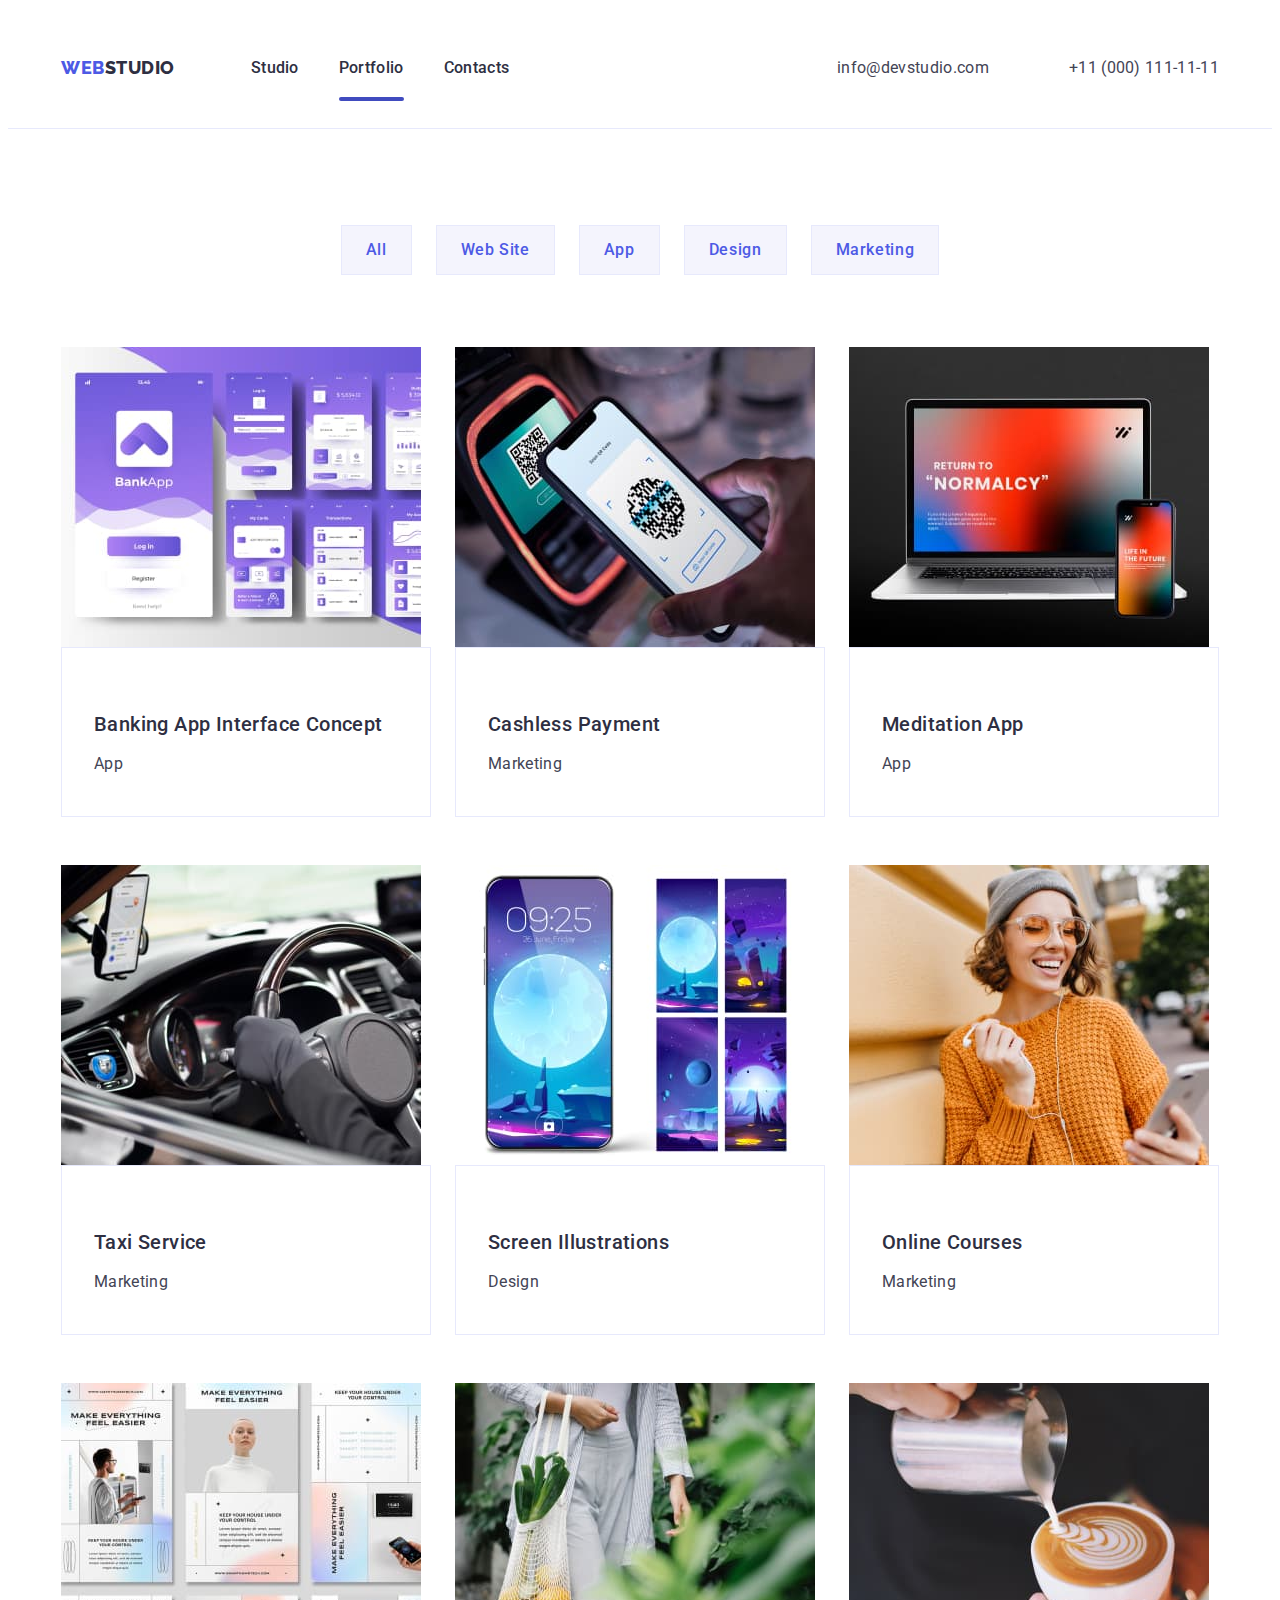
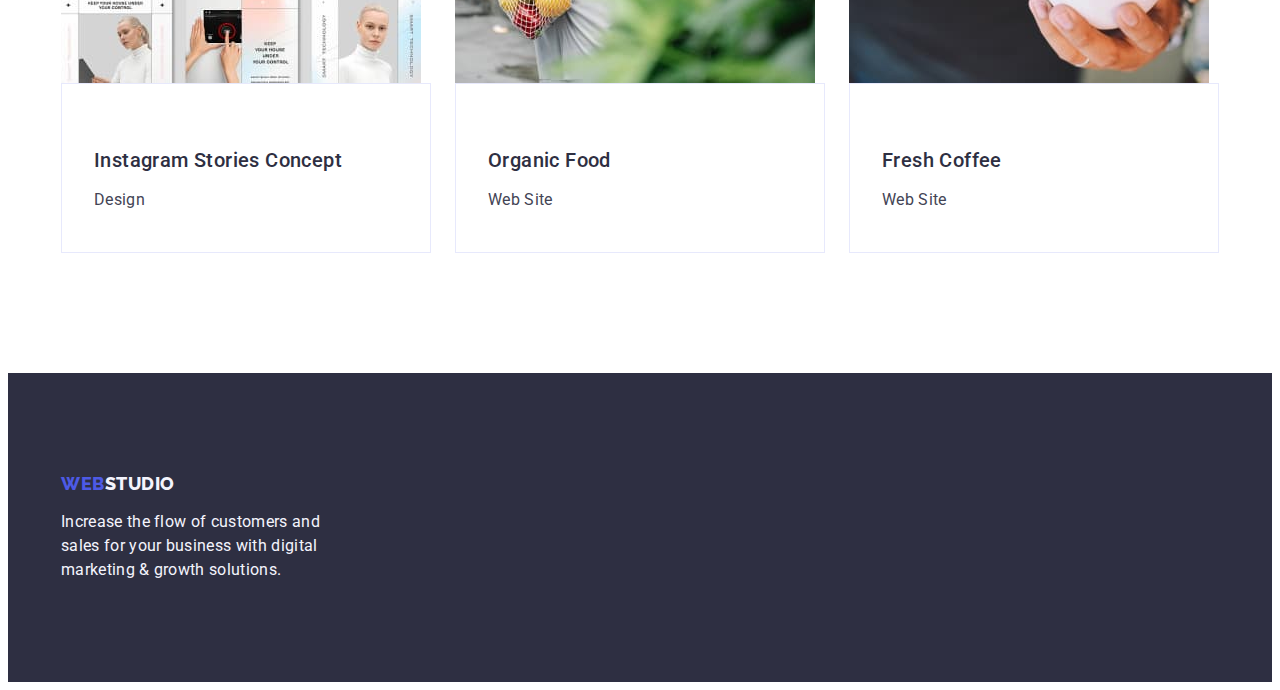
==== portfolio.html @ 0df319f8 "summari-2" ====
<!DOCTYPE html>
<html lang="en">

<head>
    <meta charset="UTF-8">
    <meta http-equiv="X-UA-Compatible" content="IE=edge">
    <meta name="viewport" content="width=device-width, initial-scale=1.0">
    <link rel="preconnect" href="https://fonts.googleapis.com">
    <link rel="preconnect" href="https://fonts.gstatic.com" crossorigin>
    <link href="https://fonts.googleapis.com/css2?family=Kalam:wght@700&family=Roboto:wght@400;500;700;900&display=swap"
        rel="stylesheet">
<link rel="preconnect" href="https://fonts.googleapis.com">
<link rel="preconnect" href="https://fonts.gstatic.com" crossorigin>
<link href="https://fonts.googleapis.com/css2?family=Raleway:wght@800&display=swap" rel="stylesheet">
    <title>Web-Studio-(Version-3.0)</title>
    <link rel="stylesheet" href="https://cdnjs.cloudflare.com/ajax/libs/modern-normalize/2.0.0/modern-normalize.min.css"
        integrity="sha512-4xo8blKMVCiXpTaLzQSLSw3KFOVPWhm/TRtuPVc4WG6kUgjH6J03IBuG7JZPkcWMxJ5huwaBpOpnwYElP/m6wg=="
        crossorigin="anonymous" referrerpolicy="no-referrer" />
    <link rel="stylesheet" href="./css/styles.css">
</head>

<body>
    <header class="header">
       <div class="container header-container">
        <nav class="header-novigation">
            <a class="header-logo link" href="./index.html">Web<span class="logo-color">Studio</span></a>
            <ul class="header-menu list">
                <li class="header-menu-item"><a class="header-menu-link link" href="./index.html">Studio</a></li>
                <li class="header-menu-item"><a class="header-menu-link link current" href="./portfolio.html">Portfolio</a></li>
                <li class="header-menu-item"><a class="header-menu-link link" href="">Contacts</a></li>
            </ul>
        </nav>
        <address class="header-address">
            <ul class="header-soc list">
                <li class="header-soc-item"><a class="header-soc-link link" href="mailto:info@devstudio.com">info@devstudio.com</a></li>
                <li class="header-soc-item"><a class="header-soc-link link" href="tel:+110001111111">+11 (000) 111-11-11</a></li>
            </ul>
        </address>
        </div>
    </header>

    <main>  
      <section class="location">
       <div class="container">
        <h1 class="visually-hidden">Location</h1> 
        <ul class="location-list list">
            <li class="location-item"><button type="button" class="location-btn">All</button></li>
            <li class="location-item"><button type="button" class="location-btn">Web Site</button></li>
            <li class="location-item"><button type="button" class="location-btn">App</button></li>
            <li class="location-item"><button type="button" class="location-btn">Design</button></li>
            <li class="location-item"><button type="button" class="location-btn">Marketing</button></li>
        </ul> 
        <ul class="directions-list list">
            
            <li class="directions-item">
            
                <a class="directions-item link" href="" >
                    <div class="directions-card-wrapper">
                    <img src="./images/img7.jpg" alt="banking app" width="360" height="300" class="directions-item-img">
                    <p class="overlay">
                        14 Stylish and User-Friendly App Design Concepts · Task
                        Manager App · Calorie Tracker App · Exotic Fruit Ecommerce
                        App · Cloud Storage App
                    </p>
                    </div>
                    <div class="directions-img"> 
                    <h2 class="directions-subtitle section-subtitle">Banking App Interface Concept</h2>
                        <p class="directions-text sektion-text">App</p>           
                        </div>
                        </a>
                        
            </li>
            <li class="directions-item">
              
                <a href="" class="link"><img src="./images/img8.jpg" alt="cashless payment" width="360" height="300" class="directions-item-img">
                <div class="directions-img">
                    <h2 class="directions-subtitle section-subtitle">Cashless Payment</h2>
                        <p class="directions-text sektion-text">Marketing</p> 
                        </div>
                        </a>
                   
            </li>
            <li class="directions-item">   
                <a href="" class="link">
                <img src="./images/img9.jpg" alt="meditation app" width="360" height="300" class="directions-item-img">
                <div class="directions-img">
                    <h2 class="directions-subtitle section-subtitle">Meditation App</h2>
                        <p class="directions-text sektion-text">App</p>
                        </div>
                        </a>              
            </li>
            <li class="directions-item">
                
                <a href="" class="link">
                <img src="./images/img10.jpg" alt="taxi service" width="360" height="300" class="directions-item-img">
                <div class="directions-img">
                    <h2 class="directions-subtitle section-subtitle">Taxi Service</h2>
                        <p class="directions-text sektion-text">Marketing</p>
                        </div>
                        </a>
                       
            </li>
            <li class="directions-item">
               
                <a href="" class="link">
                 
                <img src="./images/img11.jpg" alt="screen illustrations" width="360" height="300" class="directions-item-img">
                <div class="directions-img">
                    <h2 class="directions-subtitle section-subtitle">Screen Illustrations</h2>
                        <p class="directions-text sektion-text">Design</p>
                        </div>
                        </a>
                       
            </li>
            <li class="directions-item">
            
                <a href="" class="link">
                   
                <img src="./images/img12.jpg" alt="online courses" width="360" height="300" class="directions-item-img">
                <div class="directions-img">
                    <h2 class="directions-subtitle section-subtitle">Online Courses</h2>
                        <p class="directions-text sektion-text">Marketing</p>
                        </div>
                        </a>
                        
            </li>
            <li class="directions-item">
                
                <a href="" class="link">
                <img src="./images/img13.jpg" alt="instagram stories" width="360" height="300" class="directions-item-img">
                <div class="directions-img">
                    <h2 class="directions-subtitle section-subtitle">Instagram Stories Concept</h2>
                        <p class="directions-text sektion-text">Design</p>
                        </div>
                        </a>
                        
            </li>
            <li class="directions-item">
                
                <a href="" class="link">
                <img src="./images/img14.jpg" alt="organic food" width="360" height="300" class="directions-item-img">
            <div class="directions-img">
                    <h2 class="directions-subtitle section-subtitle">Organic Food</h2>
                        <p class="directions-text sektion-text">Web Site</p>
                        </div>
                        </a>
                       
            </li>
            <li class="directions-item">
               
                <a href="" class="link">
                <img src="./images/img15.jpg" alt="fresh coffee" width="360" height="300" class="directions-item-img">
            <div class="directions-img">
                    <h2 class="directions-subtitle section-subtitle">Fresh Coffee</h2>
                        <p class="directions-text sektion-text">Web Site</p>
                        </div>
                        </a>
                        
            </li>
            </ul>
        </div>
        
       
       </section>
    </main>

<footer class="finish">
    <div class="container">
        <div class="container-finish">
    <a class="finish-logo link" href="./index.html">Web<span class="logo-color">Studio</span></a>
    <div class="container-finish-text">
    <p class="finish-text sektion-text">Increase the flow of customers and sales for your business with digital
        marketing & growth solutions.</p>
        </div>
        </div>
        </div>
</footer>

</body>

</html>
---- css/styles.css ----
:root {
    --main-text-color: #2E2F42;
    --second-text-colorr: #434455;
    --transition: 250ms cubic-bezier(0.4, 0, 0.2, 1); 
}
body {
font-family: 'Roboto', sans-serif;
color: #434455;
background-color: #FFFFFF;
}
p, h1,h2,h3,h4,h5,h6 {
    margin-top: 0;
    margin-bottom: 0;
}

a {
    text-decoration: none;
}
ul {
    list-style-type: none;
    margin-top: 0;
    margin-bottom: 0;
    padding-left: 0;
}
img {
display: block;
max-width: 100%;
}
.visually-hidden {
    position: absolute;
    width: 1px;
    height: 1px;
    margin: -1px;
    border: 0;
    padding: 0;
    white-space: nowrap;
    clip-path: inset(100%);
    clip: rect(0 0 0 0);
    overflow: hidden;
}
.link {
 text-decoration: none;
}
 .list {
    list-style: none;
 }
.container {
    width: 100%;
    max-width: 1158px;
    padding-left: 15px;
    padding-right: 15px;
    margin: 0 auto;
    /* outline: 2px solid red; */
} 


.sektion-title {
font-weight: 500;
    font-size: 36px;
    line-height: 1.11;
    text-align: center;
    letter-spacing: 0.02em;
    color: var(--main-text-color);
    text-transform: capitalize;
}
.section-subtitle {
font-weight: 500;
    font-size: 20px;
    line-height: 1.20;
    letter-spacing: 0.02em;
    color: var(--main-text-color);
}
.sektion-text {
    font-size: 16px;
        line-height: 1.50;
        letter-spacing: 0.02em;
        color: var(--second-text-colorr);
}
 /* ---------HEADER---------- */
.header {
    overflow: auto;
    border-bottom: 1px solid #e7e9fc;
    padding: 24px 0;
}
.header-menu {
    display: flex;
    gap: 40px;
}
.header-soc {
    display: flex;
    gap: 40px;
}
.header-novigation {
    display: flex;
    align-items: center;
}
.header-container {
display: flex;
}
 .header-logo {
    font-family: "Raleway", sans-serif;
        font-weight: 800;
        font-size: 18px;
        line-height: 1.17;
        letter-spacing: 0.03em;
        text-transform: uppercase;
        color: #4D5AE5;
        display: flex;
        margin-right: 76px;
 }
.logo-color {
color: #2e2f42;
}
.header-novigation {
    list-style: none;
margin: auto 0;
}
.header-menu-item {
font-weight: 500;
    font-size: 16px;
    line-height: 1.5;
    letter-spacing: 0.02em;
    color:var(--main-text-color);
    gap: 40px;
   
}
.header-menu-link {
    color: #2e2f42;
    padding: 24px 0;
    transition: color var(--transition);
}

.header-menu-link:is(:hover, :focus) {
    color: #404bbf;
}

.header-soc-link {
    letter-spacing: 0.02em;
    color: #434455;
    padding-left: 40px;
    transition: color  var(--transition);
}
.header-soc-link:is(:hover, :focus) {
    color: #404bbf;
}
.current {
position: relative;
}
.current::after {
content: "";
position: absolute;
border-radius: 2px;
left: 0;
bottom: 0;
width: 100%;
height: 4px;
background-color: #404bbf;

}

.header-address {
    margin-left: auto;
    font-style: normal;
   
}
.header-soc-item {
    line-height: 1.5;
    letter-spacing: 0.02em;
    color:var(--second-text-colorr);
    padding: 24px 0;
}

/* ---------HERO1---------- */
.hero{
    padding: 188px 0;
/* max-width: 1440px;
    display: block; */
background: #2E2F42;
background-image: linear-gradient(rgba(46, 47, 66, 0.7),
    rgba(46, 47, 66, 0.7)), url(../images/people-office.jpg);
    background-repeat: no-repeat;
    background-position: center;
    background-size: cover;
   

}
.hero-container {
 /* background: #2E2F42; */

}

.hero-title {
    font-weight: 700;
    font-size: 56px;
    line-height: 1.07;
    text-align: center;
    letter-spacing: 0.02em;
    color: #FFFFFF;
    max-width: 496px;
    margin-bottom: 48px;
    margin-left: auto;
    margin-right: auto;
}
.hero-btn {
    font-family: "Roboto",
        sans-serif;
        border: none;
    font-weight: 500;
    font-size: 16px;
    line-height: 1.50;
    letter-spacing: 0.04em;
    color: #FFFFFF;
    background: #4D5AE5;
    cursor: pointer;
    border-radius: 4px;
    min-width: 169px;
    height: 56px;
    display: block;
    margin-left: auto;
    margin-right: auto;
    transition: color 250ms var(--transition);
}
.hero-btn:is(:hover, :focus) {
background-color: #404BBF
}

/* ---------ADVENTAGES2----------*/
 
.adventages {
    padding: 120px 0;
}

.adventages-list {
    display: flex;
    gap: 24px
}

.adventages-subtitle {
    margin-bottom: 8px;
}

.adventages-item {
    width: calc((100% - 72px) / 4);
}
.adventages-item-block {
    /* position: absolute; */
    width: 264px;
    height: 112px;
    left: 0px;
    top: 0px;
    background: #F4F4FD;
    border-radius: 4px;
    display: flex;
    align-items: center;
    justify-content: center;
}
/* ---------DOINGES3---------- */

.doinges-title {
    max-width: 323px;
        margin: 0 auto;
    margin-bottom: 72px;
}
.doinges {
    padding-bottom: 120px;
}

.doinges-list {
    display: flex;
    gap: 24px;
    padding-bottom: 120px;
}

.doinges-item {
    width: calc((100% - 48px) / 3);
    }


/* ---------TEAM4---------- */

.team {
    background-color: #F4F4FD;
    padding: 120px 0;
}
.team-title {
text-transform: capitalize;
max-width: 162px;
    margin: 0 auto;
    margin-bottom: 72px;
}
.team-subtitle {
    display: flex;
     margin-top: 32px;  
    margin-bottom: 8px;
    justify-content: center;
        align-items: center;
        text-align: center;
}
.team-text {
display: flex;
justify-content: center;
    align-items: center;
    text-align: center;

}

.team-list { 
display: flex;
gap: 24px;
border-radius: 0px 0px 4px 4px;
}

.team-item {
background-color: #FFFFFF;
width: calc((100% - 72px) / 4);
border-radius: 0px 0px 4px 4px;
}
.employees {
    padding: 32px 16px;
}

.team-list-icon {
display: flex;
    flex-direction: row;
    justify-content: center;
    align-items: center;
    padding: 0px;
    gap: 24px;
    width: 232px;
    height: 40px;
  
}
.team-item-icon {
    display: flex;
    justify-content: center;
        align-items: center;
    width: calc((100% - 48px) / 4);
    width: 40px;
        height: 40px;
        border-radius: 50%;
background: #4D5AE5;
margin-top: 8px;
transition: color 250ms var(--transition);
}
.team-item-icon:is(:hover, :focus) {
    background-color: #404BBF
}
.team-icon {
fill: #FFFFFF;
}
/* ---------LOKATION---------- */

.location {
    padding-top: 96px;
    padding-bottom: 120px;
}

.location-list {
    display: flex;
   gap: 24px;
    /* row-gap: 48px; */
    justify-content: center;
        align-items: center;
        margin-bottom: 72px;

}

.location-item {

}

.location-btn { 
     font-family: "Roboto",
        sans-serif;
    font-weight: 500;
        font-size: 16px;
        line-height: 1.5;
        text-align: center;
        letter-spacing: 0.04em;
        color: #4D5AE5;
        cursor: pointer;
        background: #F4F4FD;
        padding: 12px 24px;
        border: 1px solid #e7e9fc;
        transition: color  var(--transition);
}
.location-btn:is(:hover, :focus) {
color: #FFFFFF;
background-color: #404BBF;
border: 1px solid transparent;
border-radius: 4px;
}


/*------------ DIRECTIONS -----------*/
.directions-list {
display: flex;
flex-wrap: wrap;
column-gap: 24px;
row-gap: 48px;

}
.directions-item {
width: calc((100% - 48px) / 3);

}
.directions-img {
  /* display: flex; */
        /* flex-wrap: wrap; */
        column-gap: 24px;
            row-gap: 48px;
         gap: 48px 24px;
    padding: 32px 16px;
    border: 1px solid #e7e9fc;
    
     
}
.directions-subtitle {
    padding: 32px 0 8px 16px;
    margin-bottom: 8px;
    
}
.directions-text {
    padding-left: 16px;
    margin-bottom: 8px;
}
.directions-dekor {
    padding-bottom: 120px;
}
.overlay {
    position: absolute;
        /* font-family: 'Roboto';
        font-style: normal;
        font-size: 16px;
        line-height: 1.50;
        letter-spacing: 0.02em; */
        color: #F4F4FD;
        padding: 40px 32px 164px;
        width: 360px;
        height: 300px;
            overflow: hidden;
                background-color: #4D5AE5;
                top: 0;
                left: 0;
                transform: translateY(100%);
                transition: transform var(--transition);       
}
.directions-card-wrapper {
    position: relative;
}

.directions-card-wrapper:hover .overlay {
    transform: translate(0);
}
.directions-card-wrapper{
position: relative;
overflow: hidden;
}

/* ---------Customers-------- */
.customers-title {
font-family: 'Roboto';
    font-style: normal;
    font-weight: 700;
    font-size: 36px;
    line-height: 1.11;
    text-align: center;
    letter-spacing: 0.02em;
    text-transform: capitalize;
    color: #2E2F42;
    padding-top: 120px;
    padding-bottom: 72px;
}
.customers-list-icon {
display: flex;
    gap: 24px;
    justify-content: center;
    align-items: center;
   padding-bottom: 120px;

}

.customers-item-icon {
width: calc((100% - 120px) / 6);
height: 88px;
}  


 .customers-icon {
fill: currentColor;


} 
.customers-soc {
    display: flex;
    align-items: center;
    justify-content: center;
    color: #8E8F99;
    border: 1px solid #8E8F99;
    width: 100%;
        height: 100%;        
}
 .customers-soc:hover,
.customers-soc:focus {
    color: #404BBF;
    border-color: #404BBF;
}

/* ---------FINISH---------- */
.finish  {
background-color: #2e2f42;
padding: 100px 0;
}
.finish-logo link {    
}

.finish-container {
    display: flex;
}
.finish-logo  {
display: flex;
    font-family: 'Raleway',
        sans-serif;
    font-style: normal;
    font-weight: 800;
    font-size: 18px;
    line-height: 1.17;
    letter-spacing: 0.03em;
    text-transform: uppercase;
    color: #4d5ae5;
background-color: #2e2f42;
/* display: inline-block; */
margin-bottom: 16px;
}
.finish-logo span {
    color: #f4f4fd;
}
.finish-text {
color: #F4F4FD;
max-width: 264px;
}
.finish-text-soc {
    display: flex;
     margin: auto 0; 
    gap: 24px;
        color: #FFFFFF;
        padding-bottom: 16px;
        margin-left: 120px;      
}
.finish-bloc-soc {
    
}

.finish-item-icon {
    display: flex;
    justify-content: center;
    align-items: center;
    width: calc((100% - 48px) / 4);
    width: 40px;
    height: 40px;
    border-radius: 50%;
    background: #4D5AE5;
    margin-top: 8px;
    transition: color 250ms var(--transition);
}
.finish-item-icon:is(:hover, :focus) {
    background-color: rgb(68, 204, 129)
}

.finish-icon {
    fill: #FFFFFF;
}

.finish-list-icon {
display: flex;
gap: 24px;
justify-content: center;
align-items: center;
margin-left: 120px;
}

/* -------BACKDROP--------- */

.backdrop {
    position: fixed;
    top: 0;
    z-index: 2;
    width: 100vw;
    height: 100vh;
    background-color: #2e2f4257;
    transition: opacity var(--transition), visibility var(--transition);
}
.modal {
    position: absolute;
    top: 50%;
    left: 50%;
    transform: translate(-50%, -50%) scaleY(1);
    transition: transform var(--transition);
    width: 408px;
    min-height: 584px;
    background-color: #fafaff;
    border-radius: 5px;
}
.modal-btn {
    position: absolute;
    right: 24px;
    top: 24px;
    width: 24px;
    height: 24px;
    border: 1px solid #8E8F99;
    border-radius: 50%;
    background-color: transparent;
    cursor: pointer;
    transition: color 250ms var(--transition);
    }

.modal-btn:is(:hover, :focus) {
    background-color: #404BBF
}
.is-hidden {
    visibility:hidden;
    opacity: 0;
    pointer-events: none;
}
.backdrop.is-hidden .modal {
transform: translate(-50%, -50%) scaleY(0);
}
.backdrop-icon {/

}
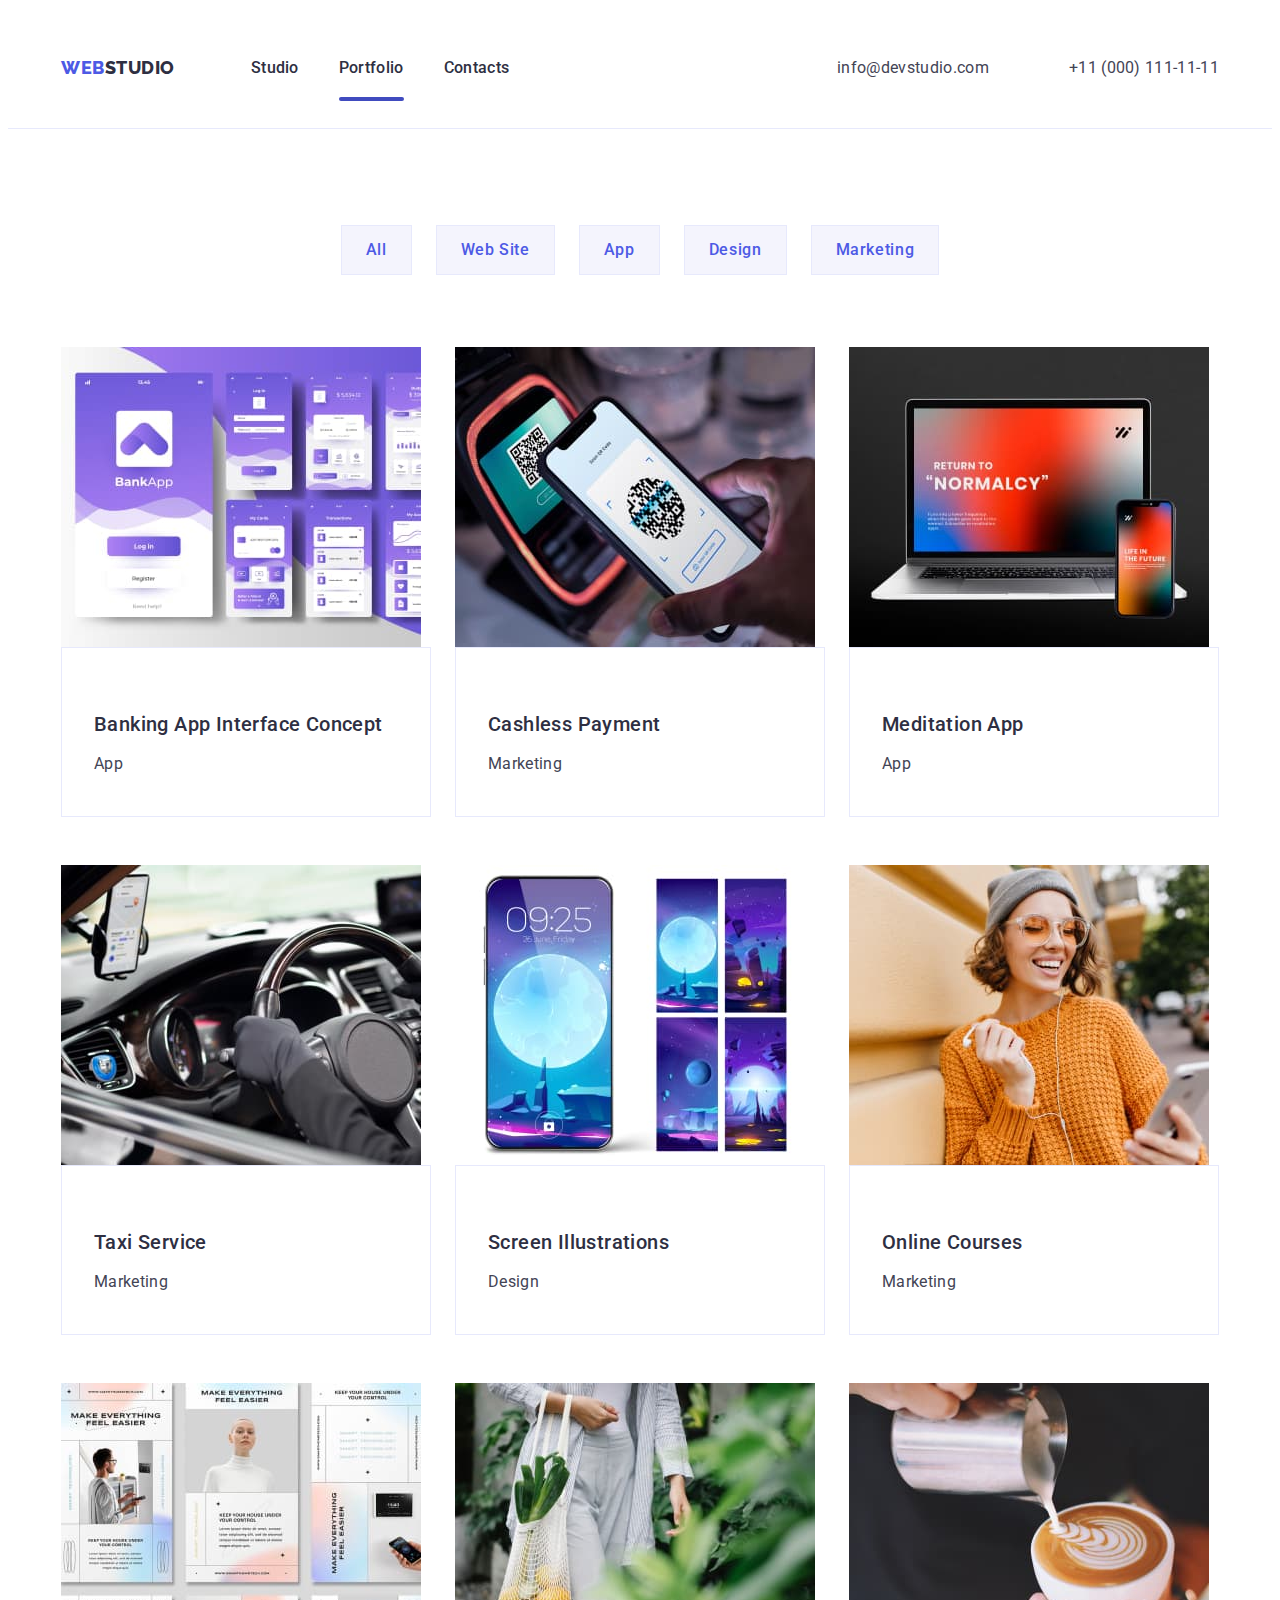
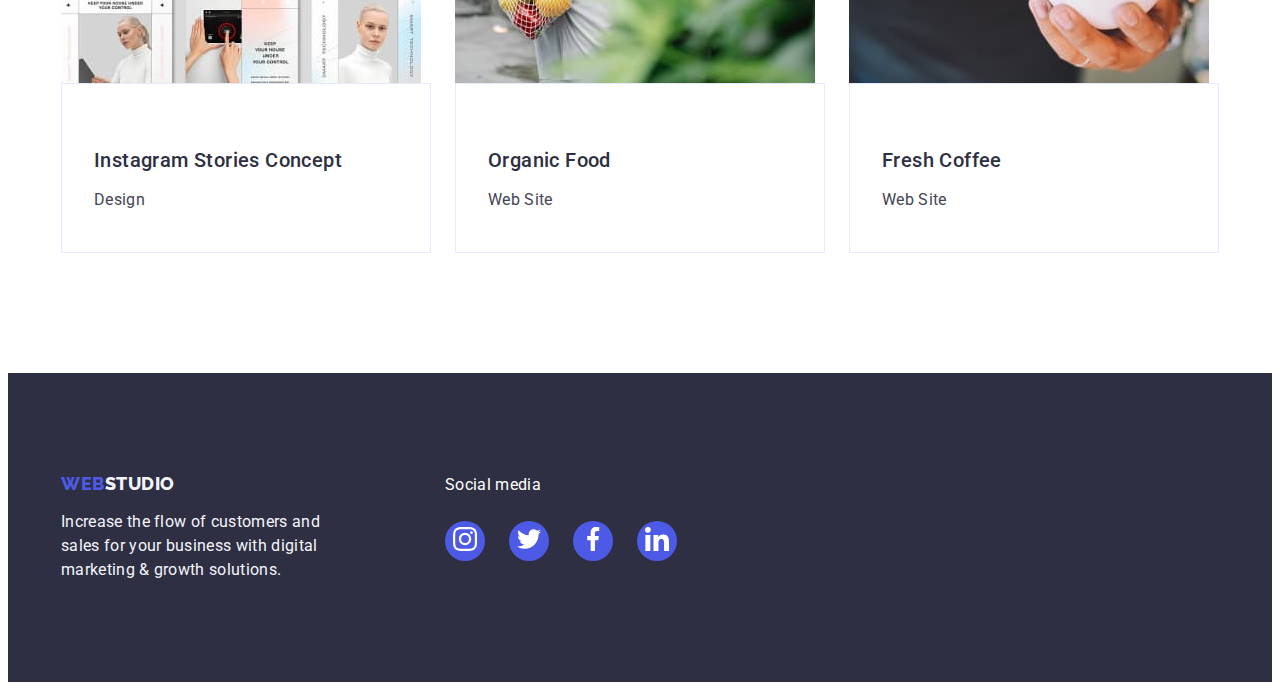
==== commit 6855cf27: "summari-3" ====
--- a/portfolio.html
+++ b/portfolio.html
@@ -165,15 +165,47 @@
     </main>
 
 <footer class="finish">
-    <div class="container">
-        <div class="container-finish">
-    <a class="finish-logo link" href="./index.html">Web<span class="logo-color">Studio</span></a>
-    <div class="container-finish-text">
-    <p class="finish-text sektion-text">Increase the flow of customers and sales for your business with digital
-        marketing & growth solutions.</p>
-        </div>
-        </div>
-        </div>
+    <div class="container finish-container">
+        <div class="finish-bloc-logo">
+            <a class="finish-logo link" href="./index.html">Web<span class="logo-color">Studio</span></a>
+
+            <p class="finish-text sektion-text">Increase the flow of customers and sales for your business with digital
+                marketing & growth solutions.</p>
+        </div>
+        <div class="finish-bloc-soc">
+            <p class="finish-text-soc sektion-text">Social media</p>
+            <ul class="finish-list-icon">
+                <li class="finish-item-icon">
+                    <a class="finish-soc" href="" aria-label="instagram" target="_blank" rel="noopener no-referrer">
+                        <svg class="finish-icon" width="24" height="24">
+                            <use href="./images/icons.svg#icon-instagram"></use>
+                        </svg>
+                    </a>
+                </li>
+                <li class="finish-item-icon">
+                    <a class="finish-soc" href="" aria-label="twitter" target="_blank" rel="noopener no-referrer">
+                        <svg class="finish-icon" width="24" height="24">
+                            <use href="./images/icons.svg#icon-twitter"></use>
+                        </svg>
+                    </a>
+                </li>
+                <li class="finish-item-icon">
+                    <a class="finish-soc" href="" aria-label="facebook" target="_blank" rel="noopener no-referrer">
+                        <svg class="finish-icon" width="24" height="24">
+                            <use href="./images/icons.svg#icon-facebook"></use>
+                        </svg>
+                    </a>
+                </li>
+                <li class="finish-item-icon">
+                    <a class="finish-soc" href="" aria-label="linkedin" target="_blank" rel="noopener no-referrer">
+                        <svg class="finish-icon" width="24" height="24">
+                            <use href="./images/icons.svg#icon-linkedin"></use>
+                        </svg>
+                    </a>
+                </li>
+            </ul>
+        </div>
+    </div>
 </footer>
 
 </body>
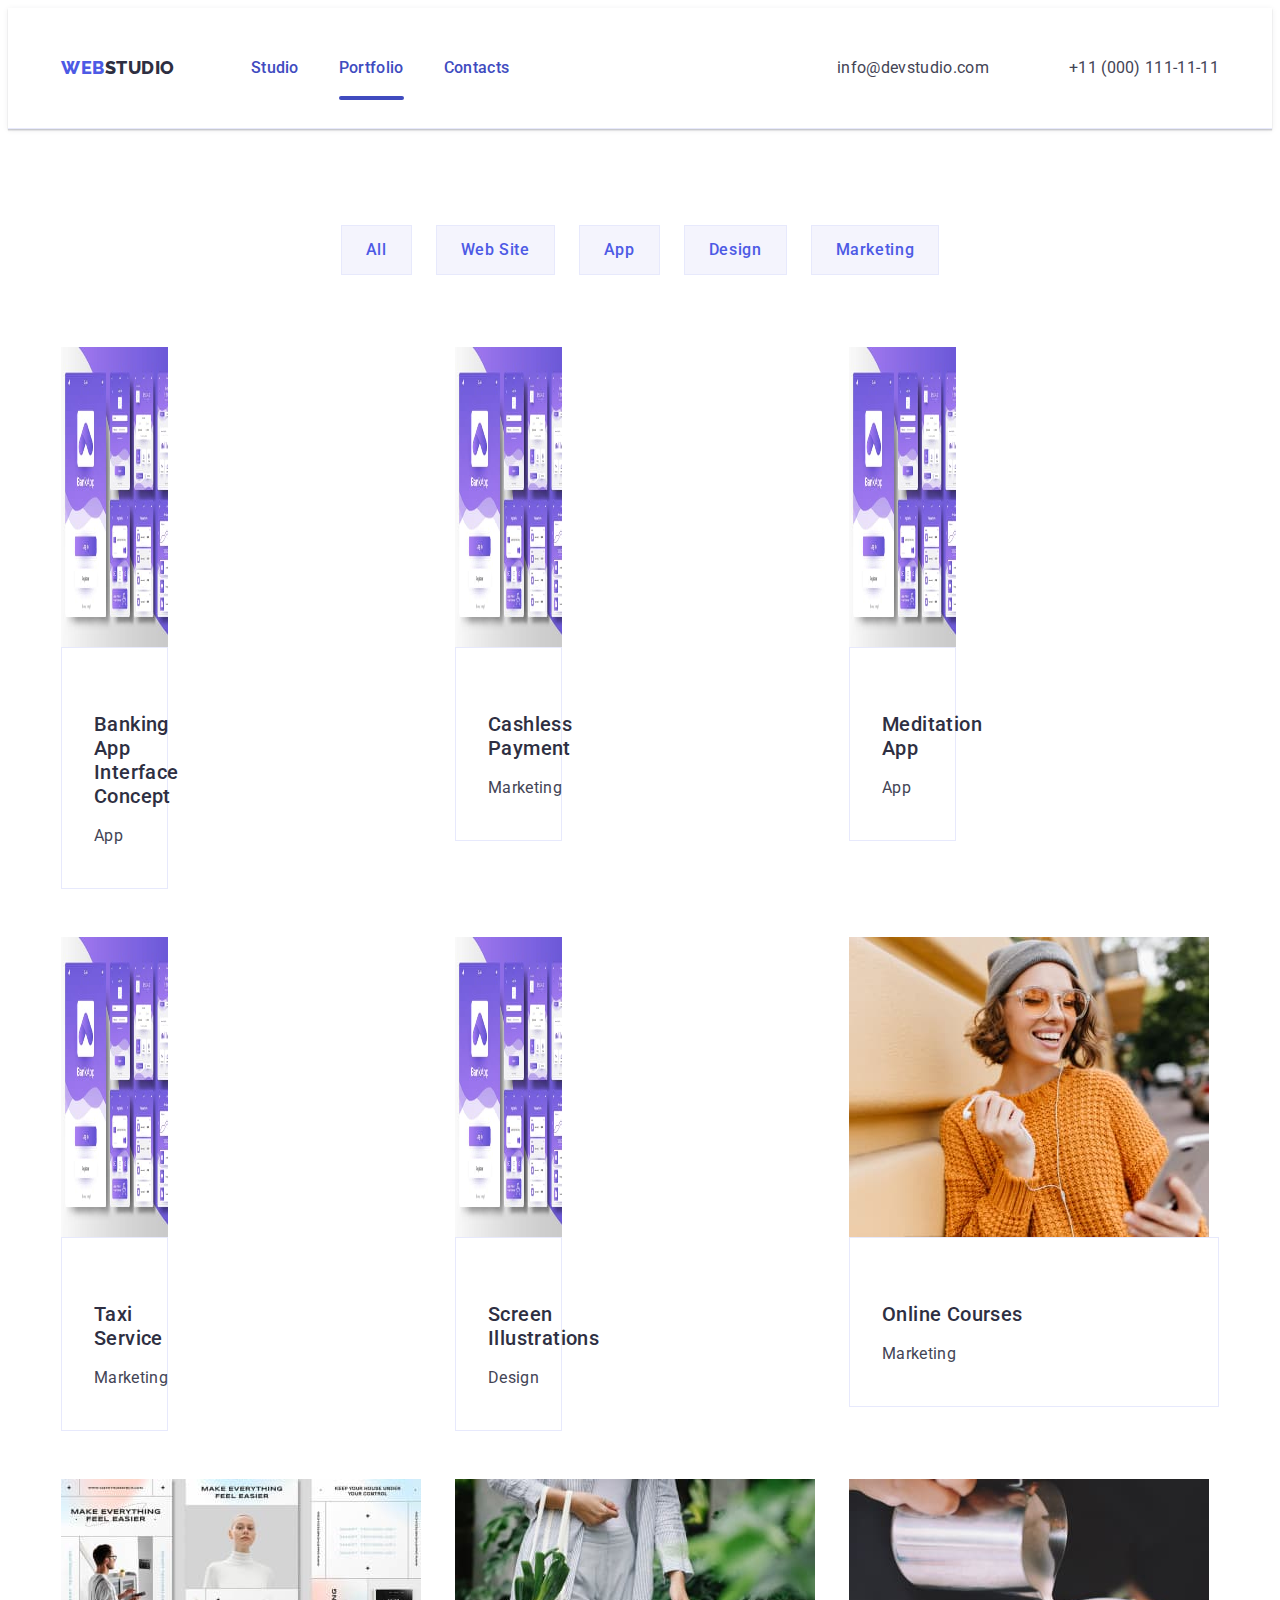
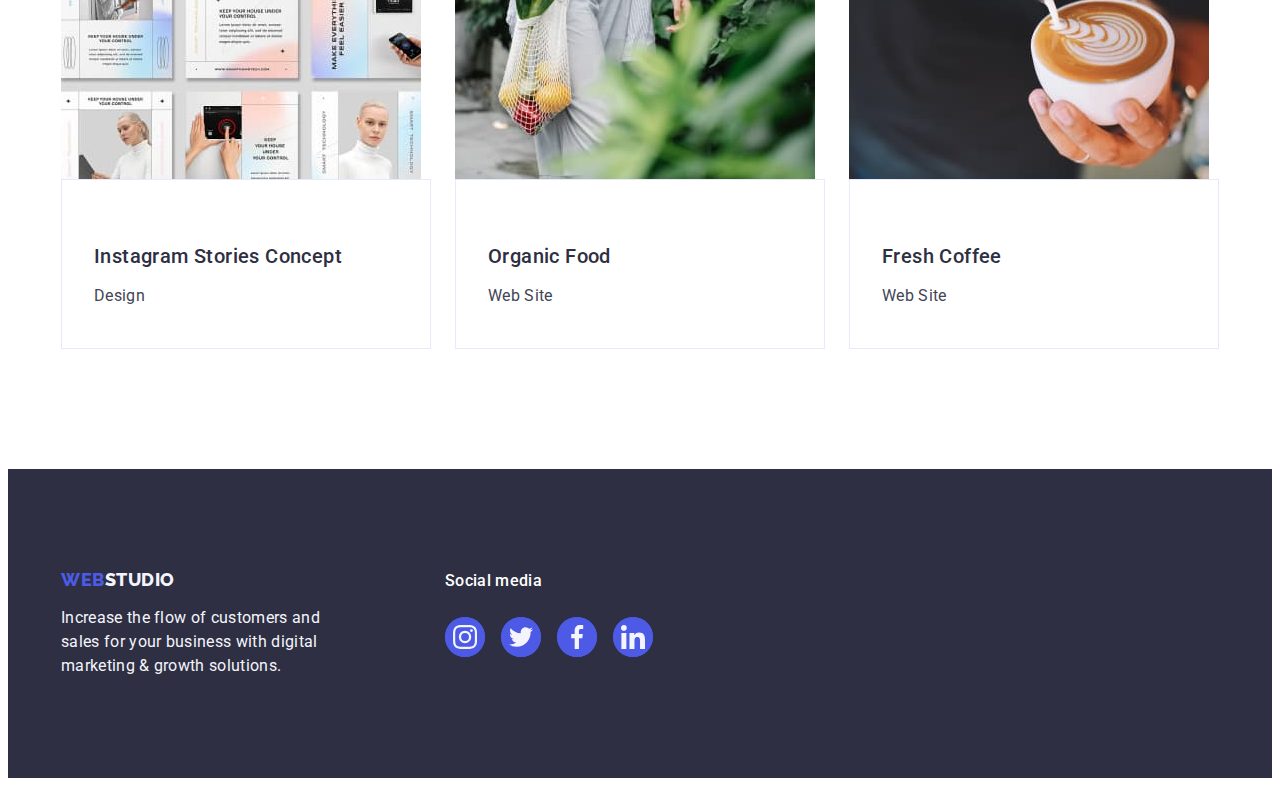
==== commit ec6ff40c: "summari-4" ====
--- a/portfolio.html
+++ b/portfolio.html
@@ -53,7 +53,6 @@
         <ul class="directions-list list">
             
             <li class="directions-item">
-            
                 <a class="directions-item link" href="" >
                     <div class="directions-card-wrapper">
                     <img src="./images/img7.jpg" alt="banking app" width="360" height="300" class="directions-item-img">
@@ -68,11 +67,17 @@
                         <p class="directions-text sektion-text">App</p>           
                         </div>
                         </a>
-                        
-            </li>
-            <li class="directions-item">
-              
-                <a href="" class="link"><img src="./images/img8.jpg" alt="cashless payment" width="360" height="300" class="directions-item-img">
+            </li>
+            <li class="directions-item">
+            <a class="directions-item link" href="">
+                <div class="directions-card-wrapper">
+                    <img src="./images/img7.jpg" alt="banking app" width="360" height="300" class="directions-item-img">
+                    <p class="overlay">
+                        14 Stylish and User-Friendly App Design Concepts · Task
+                        Manager App · Calorie Tracker App · Exotic Fruit Ecommerce
+                        App · Cloud Storage App
+                    </p>
+                </div>
                 <div class="directions-img">
                     <h2 class="directions-subtitle section-subtitle">Cashless Payment</h2>
                         <p class="directions-text sektion-text">Marketing</p> 
@@ -81,8 +86,15 @@
                    
             </li>
             <li class="directions-item">   
-                <a href="" class="link">
-                <img src="./images/img9.jpg" alt="meditation app" width="360" height="300" class="directions-item-img">
+                <a class="directions-item link" href="">
+                    <div class="directions-card-wrapper">
+                        <img src="./images/img7.jpg" alt="banking app" width="360" height="300" class="directions-item-img">
+                        <p class="overlay">
+                            14 Stylish and User-Friendly App Design Concepts · Task
+                            Manager App · Calorie Tracker App · Exotic Fruit Ecommerce
+                            App · Cloud Storage App
+                        </p>
+                    </div>
                 <div class="directions-img">
                     <h2 class="directions-subtitle section-subtitle">Meditation App</h2>
                         <p class="directions-text sektion-text">App</p>
@@ -90,9 +102,15 @@
                         </a>              
             </li>
             <li class="directions-item">
-                
-                <a href="" class="link">
-                <img src="./images/img10.jpg" alt="taxi service" width="360" height="300" class="directions-item-img">
+            <a class="directions-item link" href="">
+                <div class="directions-card-wrapper">
+                    <img src="./images/img7.jpg" alt="banking app" width="360" height="300" class="directions-item-img">
+                    <p class="overlay">
+                        14 Stylish and User-Friendly App Design Concepts · Task
+                        Manager App · Calorie Tracker App · Exotic Fruit Ecommerce
+                        App · Cloud Storage App
+                    </p>
+                </div>
                 <div class="directions-img">
                     <h2 class="directions-subtitle section-subtitle">Taxi Service</h2>
                         <p class="directions-text sektion-text">Marketing</p>
@@ -101,10 +119,15 @@
                        
             </li>
             <li class="directions-item">
-               
-                <a href="" class="link">
-                 
-                <img src="./images/img11.jpg" alt="screen illustrations" width="360" height="300" class="directions-item-img">
+            <a class="directions-item link" href="">
+                <div class="directions-card-wrapper">
+                    <img src="./images/img7.jpg" alt="banking app" width="360" height="300" class="directions-item-img">
+                    <p class="overlay">
+                        14 Stylish and User-Friendly App Design Concepts · Task
+                        Manager App · Calorie Tracker App · Exotic Fruit Ecommerce
+                        App · Cloud Storage App
+                    </p>
+                </div>
                 <div class="directions-img">
                     <h2 class="directions-subtitle section-subtitle">Screen Illustrations</h2>
                         <p class="directions-text sektion-text">Design</p>
--- a/css/styles.css
+++ b/css/styles.css
@@ -81,6 +81,9 @@
     overflow: auto;
     border-bottom: 1px solid #e7e9fc;
     padding: 24px 0;
+    box-shadow:0px 2px 1px rgba(46, 47, 66, 0.08),
+        0px 1px 1px rgba(46, 47, 66, 0.16),
+        0px 1px 6px rgba(46, 47, 66, 0.08);
 }
 .header-menu {
     display: flex;
@@ -125,7 +128,7 @@
    
 }
 .header-menu-link {
-    color: #2e2f42;
+    color: #404bbf;
     padding: 24px 0;
     transition: color var(--transition);
 }
@@ -151,7 +154,7 @@
 position: absolute;
 border-radius: 2px;
 left: 0;
-bottom: 0;
+bottom: 1px;
 width: 100%;
 height: 4px;
 background-color: #404bbf;
@@ -173,15 +176,14 @@
 /* ---------HERO1---------- */
 .hero{
     padding: 188px 0;
-/* max-width: 1440px;
-    display: block; */
+max-width: 1440px;
+    /* display: block; */
 background: #2E2F42;
 background-image: linear-gradient(rgba(46, 47, 66, 0.7),
     rgba(46, 47, 66, 0.7)), url(../images/people-office.jpg);
     background-repeat: no-repeat;
     background-position: center;
     background-size: cover;
-   
 
 }
 .hero-container {
@@ -218,7 +220,7 @@
     display: block;
     margin-left: auto;
     margin-right: auto;
-    transition: color 250ms var(--transition);
+    transition: background-color var(--transition);
 }
 .hero-btn:is(:hover, :focus) {
 background-color: #404BBF
@@ -253,6 +255,7 @@
     display: flex;
     align-items: center;
     justify-content: center;
+    margin-bottom: 8px;
 }
 /* ---------DOINGES3---------- */
 
@@ -290,8 +293,8 @@
 }
 .team-subtitle {
     display: flex;
-     margin-top: 32px;  
-    margin-bottom: 8px;
+     /* margin-top: 32px;   */
+   
     justify-content: center;
         align-items: center;
         text-align: center;
@@ -301,7 +304,8 @@
 justify-content: center;
     align-items: center;
     text-align: center;
-
+margin-bottom: 8px;
+margin-top: 8px;
 }
 
 .team-list { 
@@ -314,9 +318,13 @@
 background-color: #FFFFFF;
 width: calc((100% - 72px) / 4);
 border-radius: 0px 0px 4px 4px;
+box-shadow: 0px 1px 6px rgba(46, 47, 66, 0.08),
+    0px 1px 1px rgba(46, 47, 66, 0.16),
+    0px 2px 1px rgba(46, 47, 66, 0.08);
 }
 .employees {
     padding: 32px 16px;
+    /* padding: 32px 0; */
 }
 
 .team-list-icon {
@@ -331,23 +339,37 @@
   
 }
 .team-item-icon {
-    display: flex;
+    /* display: flex;
     justify-content: center;
-        align-items: center;
+        align-items: center; */
     width: calc((100% - 48px) / 4);
     width: 40px;
         height: 40px;
-        border-radius: 50%;
-background: #4D5AE5;
+        /* border-radius: 50%;
+background: #4D5AE5; */
+/* margin-top: 8px; */
+transition: background-color var(--transition);
+}
+
+.team-icon {
+fill: #f4f4fd;
+
+}
+.team-soc {
+width: 100%;
+height: 100%;
+background-color: #4d5ae5;
+border-radius: 50%;
+display: flex;
+align-items: center;
+justify-content: center;
 margin-top: 8px;
-transition: color 250ms var(--transition);
-}
-.team-item-icon:is(:hover, :focus) {
-    background-color: #404BBF
-}
-.team-icon {
-fill: #FFFFFF;
-}
+transition: color var(--transition);
+}
+.team-soc:is(:hover, :focus) {
+    background-color: #404BBF;
+}
+
 /* ---------LOKATION---------- */
 
 .location {
@@ -389,6 +411,9 @@
 background-color: #404BBF;
 border: 1px solid transparent;
 border-radius: 4px;
+box-shadow: 0px 3px 1px rgba(0, 0, 0, 0.1),
+    0px 2px 1px rgba(0, 0, 0, 0.08),
+    0px 2px 2px rgba(0, 0, 0, 0.12);
 }
 
 
@@ -402,7 +427,15 @@
 }
 .directions-item {
 width: calc((100% - 48px) / 3);
-
+display: block;
+transition: box-shadow var(--transition);
+transform: translateY(0%);
+}
+.directions-item:is(:hover, :focus) {
+box-shadow: 0px 1px 6px rgba(46, 47, 66, 0.08),
+    0px 1px 1px rgba(46, 47, 66, 0.16),
+    0px 2px 1px rgba(46, 47, 66, 0.08);
+/* transform: translateY(0%); */
 }
 .directions-img {
   /* display: flex; */
@@ -431,11 +464,11 @@
     position: absolute;
         /* font-family: 'Roboto';
         font-style: normal;
-        font-size: 16px;
+        font-size: 16px; */
         line-height: 1.50;
-        letter-spacing: 0.02em; */
+        letter-spacing: 0.02em;
         color: #F4F4FD;
-        padding: 40px 32px 164px;
+        padding: 40px 32px;
         width: 360px;
         height: 300px;
             overflow: hidden;
@@ -443,7 +476,7 @@
                 top: 0;
                 left: 0;
                 transform: translateY(100%);
-                transition: transform var(--transition);       
+                transition: transform var(--transition); 
 }
 .directions-card-wrapper {
     position: relative;
@@ -457,7 +490,12 @@
 overflow: hidden;
 }
 
-/* ---------Customers-------- */
+/* ---------Customers5-------- */
+.customers {
+    padding-top: 120px;
+    padding-bottom: 120px;
+}
+
 .customers-title {
 font-family: 'Roboto';
     font-style: normal;
@@ -468,8 +506,7 @@
     letter-spacing: 0.02em;
     text-transform: capitalize;
     color: #2E2F42;
-    padding-top: 120px;
-    padding-bottom: 72px;
+    margin-bottom: 72px;
 }
 .customers-list-icon {
 display: flex;
@@ -498,7 +535,9 @@
     color: #8E8F99;
     border: 1px solid #8E8F99;
     width: 100%;
-        height: 100%;        
+        height: 100%; 
+        border-radius: 4px;
+        transition: border-color var(--transition)
 }
  .customers-soc:hover,
 .customers-soc:focus {
@@ -516,6 +555,7 @@
 
 .finish-container {
     display: flex;
+    align-items: baseline,
 }
 .finish-logo  {
 display: flex;
@@ -535,6 +575,10 @@
 .finish-logo span {
     color: #f4f4fd;
 }
+.finish-bloc-logo {
+margin-right: 120px;
+
+}
 .finish-text {
 color: #F4F4FD;
 max-width: 264px;
@@ -545,30 +589,38 @@
     gap: 24px;
         color: #FFFFFF;
         padding-bottom: 16px;
-        margin-left: 120px;      
-}
-.finish-bloc-soc {
-    
+        font-weight: 500;
+}
+.finish-soc {
+width: 100%;
+height: 100%;
+background-color: #4d5ae5;
+border-radius: 50%;
+display: flex;
+align-items: center;
+justify-content: center;
+}
+.finish-soc:is(:hover, :focus) {
+background-color: #31d0aa;
 }
 
 .finish-item-icon {
     display: flex;
-    justify-content: center;
-    align-items: center;
-    width: calc((100% - 48px) / 4);
-    width: 40px;
-    height: 40px;
-    border-radius: 50%;
-    background: #4D5AE5;
+        justify-content: center;
+        align-items: center;
+        width: calc((100% - 48px) / 4);
+        width: 40px;
+        height: 40px;
+        border-radius: 50%;
+        background: #4D5AE5;
     margin-top: 8px;
-    transition: color 250ms var(--transition);
-}
-.finish-item-icon:is(:hover, :focus) {
-    background-color: rgb(68, 204, 129)
-}
+    transition: color var(--transition);
+    transition: background-color var(--transition)
+}
+
 
 .finish-icon {
-    fill: #FFFFFF;
+    fill: #f4f4fd;
 }
 
 .finish-list-icon {
@@ -576,7 +628,7 @@
 gap: 24px;
 justify-content: center;
 align-items: center;
-margin-left: 120px;
+gap: 16px;
 }
 
 /* -------BACKDROP--------- */
@@ -587,7 +639,7 @@
     z-index: 2;
     width: 100vw;
     height: 100vh;
-    background-color: #2e2f4257;
+    background-color: rgba(46, 47, 66, 0.4);
     transition: opacity var(--transition), visibility var(--transition);
 }
 .modal {
@@ -598,8 +650,12 @@
     transition: transform var(--transition);
     width: 408px;
     min-height: 584px;
-    background-color: #fafaff;
-    border-radius: 5px;
+    background-color: #fcfcfc;
+    border-radius: 4px;
+    box-shadow: 0px 1px 1px rgba(0, 0, 0, 0.14),
+        0px 1px 3px rgba(0, 0, 0, 0.12),
+        0px 2px 1px rgba(0, 0, 0, 0.2);
+
 }
 .modal-btn {
     position: absolute;
@@ -611,11 +667,19 @@
     border-radius: 50%;
     background-color: transparent;
     cursor: pointer;
-    transition: color 250ms var(--transition);
-    }
+    transition: background-color var(--transition);
+display: flex;
+align-items: center;
+justify-content: center;
+background-color: #e7e9fc;
+border: 1px solid rgba(0, 0, 0, 0.1);
+padding: 0;
+}
 
 .modal-btn:is(:hover, :focus) {
-    background-color: #404BBF
+    background-color: #404BBF;
+    border: none;
+    fill: #ffffff;
 }
 .is-hidden {
     visibility:hidden;
@@ -625,7 +689,9 @@
 .backdrop.is-hidden .modal {
 transform: translate(-50%, -50%) scaleY(0);
 }
-.backdrop-icon {/
-
-}
-
+.backdrop-icon {
+width: 8px;
+height: 8px;
+transition: fill var(--transition)
+}
+
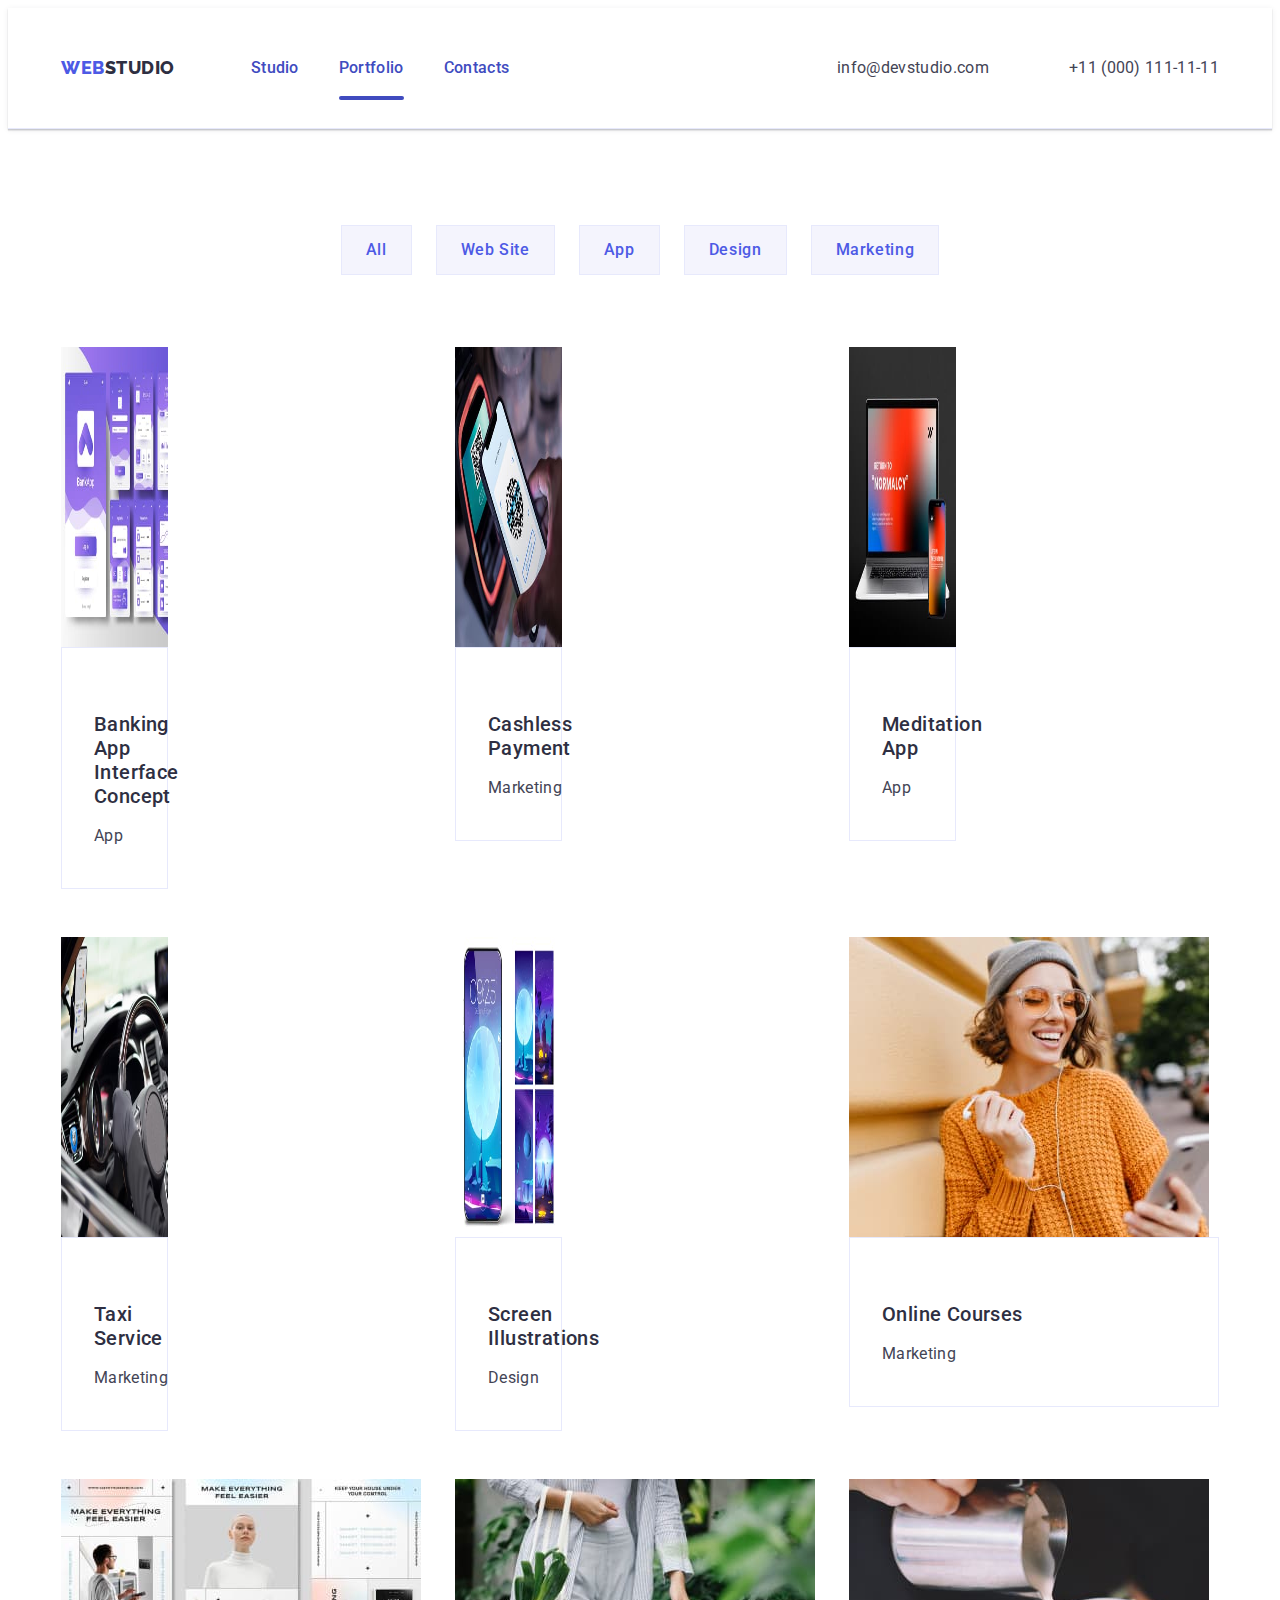
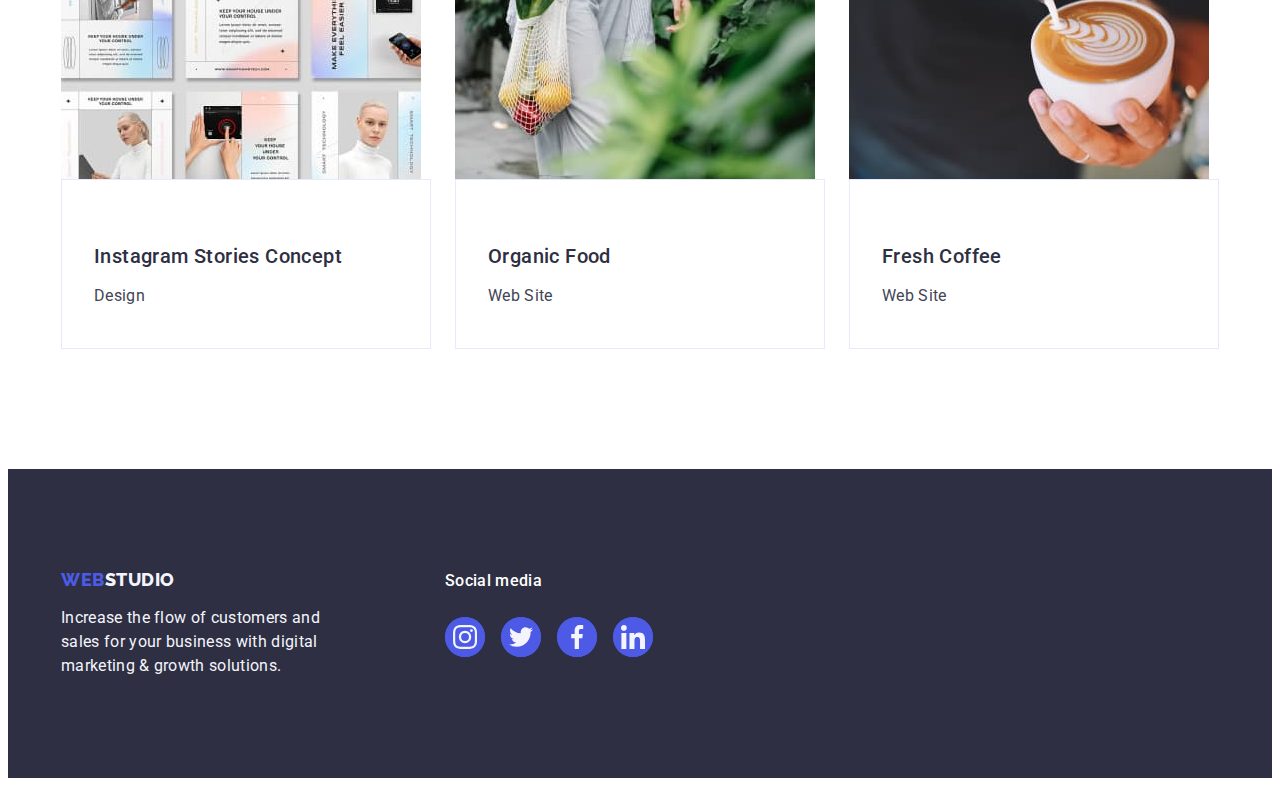
==== commit f291ccaa: "summari-5" ====
--- a/portfolio.html
+++ b/portfolio.html
@@ -71,7 +71,7 @@
             <li class="directions-item">
             <a class="directions-item link" href="">
                 <div class="directions-card-wrapper">
-                    <img src="./images/img7.jpg" alt="banking app" width="360" height="300" class="directions-item-img">
+                    <img src="./images/img8.jpg" alt="banking app" width="360" height="300" class="directions-item-img">
                     <p class="overlay">
                         14 Stylish and User-Friendly App Design Concepts · Task
                         Manager App · Calorie Tracker App · Exotic Fruit Ecommerce
@@ -88,7 +88,7 @@
             <li class="directions-item">   
                 <a class="directions-item link" href="">
                     <div class="directions-card-wrapper">
-                        <img src="./images/img7.jpg" alt="banking app" width="360" height="300" class="directions-item-img">
+                        <img src="./images/img9.jpg" alt="banking app" width="360" height="300" class="directions-item-img">
                         <p class="overlay">
                             14 Stylish and User-Friendly App Design Concepts · Task
                             Manager App · Calorie Tracker App · Exotic Fruit Ecommerce
@@ -104,7 +104,7 @@
             <li class="directions-item">
             <a class="directions-item link" href="">
                 <div class="directions-card-wrapper">
-                    <img src="./images/img7.jpg" alt="banking app" width="360" height="300" class="directions-item-img">
+                    <img src="./images/img10.jpg" alt="banking app" width="360" height="300" class="directions-item-img">
                     <p class="overlay">
                         14 Stylish and User-Friendly App Design Concepts · Task
                         Manager App · Calorie Tracker App · Exotic Fruit Ecommerce
@@ -121,7 +121,7 @@
             <li class="directions-item">
             <a class="directions-item link" href="">
                 <div class="directions-card-wrapper">
-                    <img src="./images/img7.jpg" alt="banking app" width="360" height="300" class="directions-item-img">
+                    <img src="./images/img11.jpg" alt="banking app" width="360" height="300" class="directions-item-img">
                     <p class="overlay">
                         14 Stylish and User-Friendly App Design Concepts · Task
                         Manager App · Calorie Tracker App · Exotic Fruit Ecommerce
--- a/css/styles.css
+++ b/css/styles.css
@@ -462,16 +462,13 @@
 }
 .overlay {
     position: absolute;
-        /* font-family: 'Roboto';
-        font-style: normal;
-        font-size: 16px; */
+        font-size: 16px;
         line-height: 1.50;
         letter-spacing: 0.02em;
         color: #F4F4FD;
         padding: 40px 32px;
-        width: 360px;
-        height: 300px;
-            overflow: hidden;
+        width: 100%;
+        height: 100%;
                 background-color: #4D5AE5;
                 top: 0;
                 left: 0;
@@ -480,6 +477,7 @@
 }
 .directions-card-wrapper {
     position: relative;
+    overflow: hidden;
 }
 
 .directions-card-wrapper:hover .overlay {
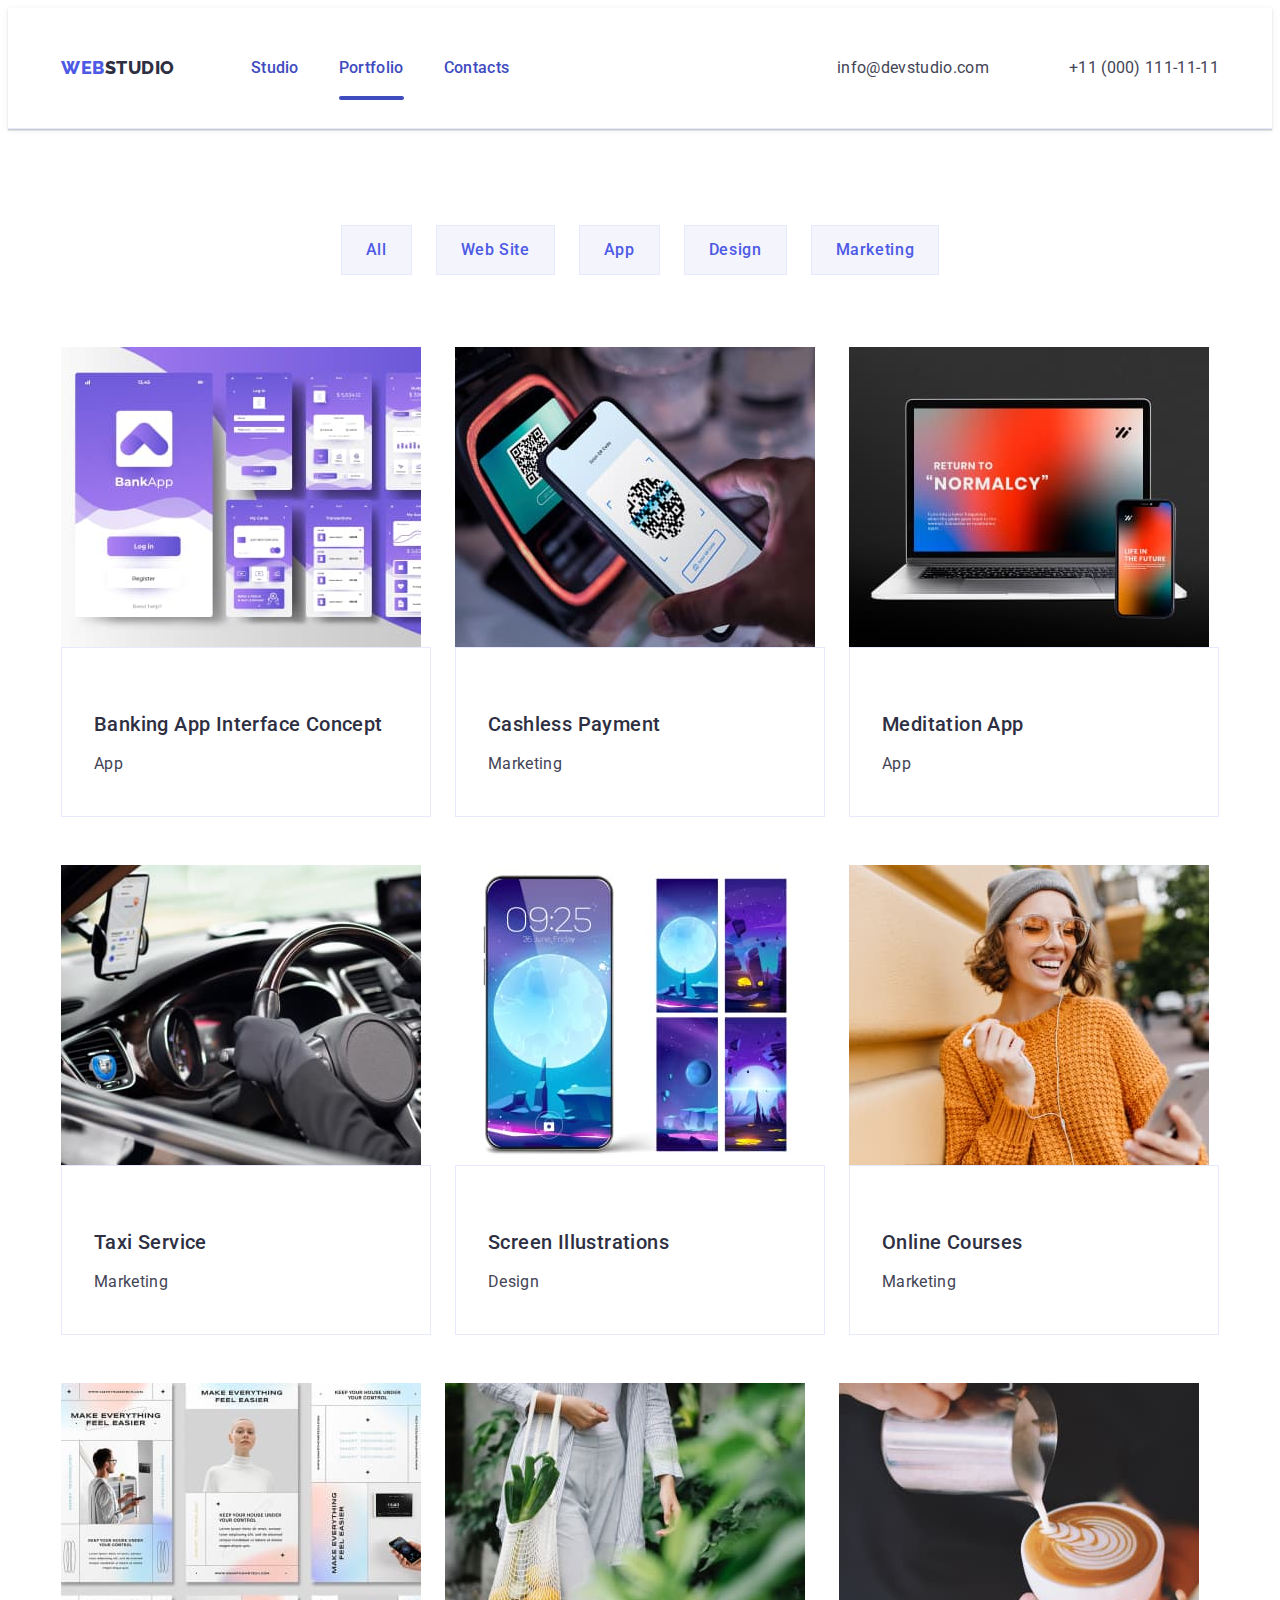
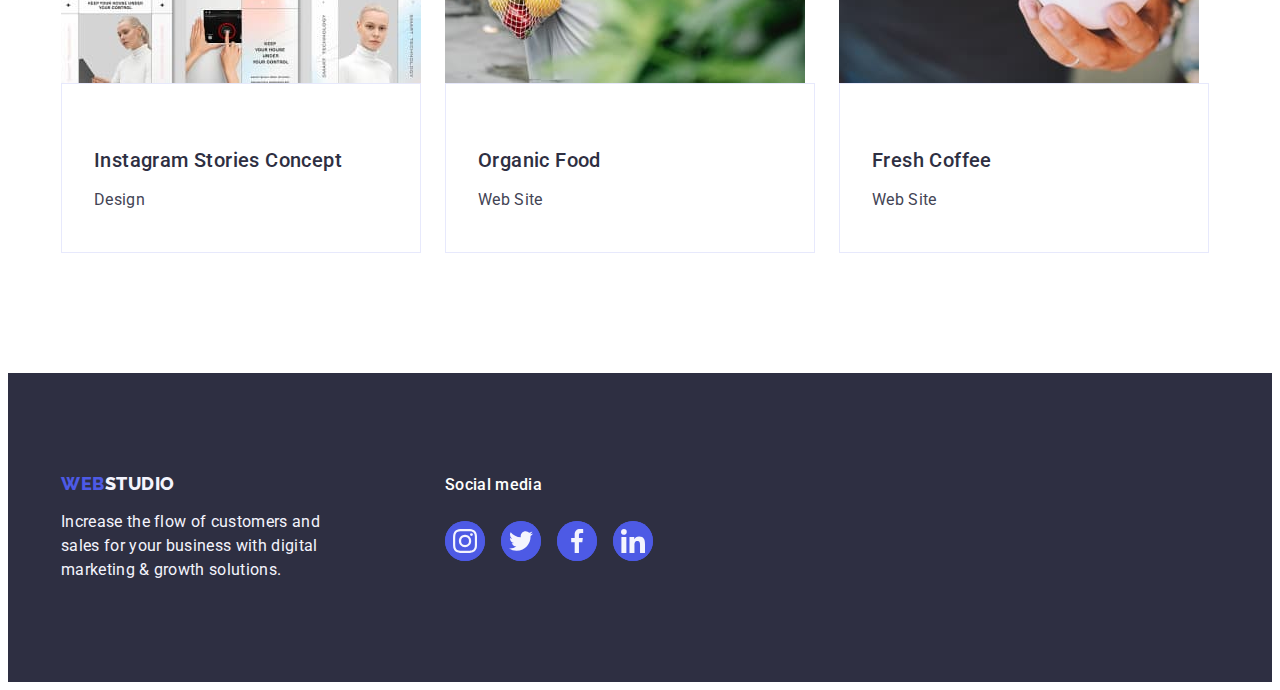
==== commit c2503bc6: "summari-6" ====
--- a/portfolio.html
+++ b/portfolio.html
@@ -69,7 +69,7 @@
                         </a>
             </li>
             <li class="directions-item">
-            <a class="directions-item link" href="">
+            <a class="directions-item-jpg link" href="">
                 <div class="directions-card-wrapper">
                     <img src="./images/img8.jpg" alt="banking app" width="360" height="300" class="directions-item-img">
                     <p class="overlay">
@@ -86,7 +86,7 @@
                    
             </li>
             <li class="directions-item">   
-                <a class="directions-item link" href="">
+                <a class="directions-item-jpg link" href="">
                     <div class="directions-card-wrapper">
                         <img src="./images/img9.jpg" alt="banking app" width="360" height="300" class="directions-item-img">
                         <p class="overlay">
@@ -102,7 +102,7 @@
                         </a>              
             </li>
             <li class="directions-item">
-            <a class="directions-item link" href="">
+            <a class="directions-item-jpd link" href="">
                 <div class="directions-card-wrapper">
                     <img src="./images/img10.jpg" alt="banking app" width="360" height="300" class="directions-item-img">
                     <p class="overlay">
@@ -119,7 +119,7 @@
                        
             </li>
             <li class="directions-item">
-            <a class="directions-item link" href="">
+            <a class="directions-item-jpg link" href="">
                 <div class="directions-card-wrapper">
                     <img src="./images/img11.jpg" alt="banking app" width="360" height="300" class="directions-item-img">
                     <p class="overlay">
@@ -136,10 +136,15 @@
                        
             </li>
             <li class="directions-item">
-            
-                <a href="" class="link">
-                   
-                <img src="./images/img12.jpg" alt="online courses" width="360" height="300" class="directions-item-img">
+            <a class="directions-item-jpg link" href="">
+                <div class="directions-card-wrapper">
+                    <img src="./images/img12.jpg" alt="banking app" width="360" height="300" class="directions-item-img">
+                    <p class="overlay">
+                        14 Stylish and User-Friendly App Design Concepts · Task
+                        Manager App · Calorie Tracker App · Exotic Fruit Ecommerce
+                        App · Cloud Storage App
+                    </p>
+                </div>
                 <div class="directions-img">
                     <h2 class="directions-subtitle section-subtitle">Online Courses</h2>
                         <p class="directions-text sektion-text">Marketing</p>
@@ -147,10 +152,15 @@
                         </a>
                         
             </li>
-            <li class="directions-item">
-                
-                <a href="" class="link">
-                <img src="./images/img13.jpg" alt="instagram stories" width="360" height="300" class="directions-item-img">
+            <a class="directions-item-jpg link" href="">
+                <div class="directions-card-wrapper">
+                    <img src="./images/img13.jpg" alt="banking app" width="360" height="300" class="directions-item-img">
+                    <p class="overlay">
+                        14 Stylish and User-Friendly App Design Concepts · Task
+                        Manager App · Calorie Tracker App · Exotic Fruit Ecommerce
+                        App · Cloud Storage App
+                    </p>
+                </div>
                 <div class="directions-img">
                     <h2 class="directions-subtitle section-subtitle">Instagram Stories Concept</h2>
                         <p class="directions-text sektion-text">Design</p>
@@ -159,9 +169,15 @@
                         
             </li>
             <li class="directions-item">
-                
-                <a href="" class="link">
-                <img src="./images/img14.jpg" alt="organic food" width="360" height="300" class="directions-item-img">
+            <a class="directions-item-jpg link" href="">
+                <div class="directions-card-wrapper">
+                    <img src="./images/img14.jpg" alt="banking app" width="360" height="300" class="directions-item-img">
+                    <p class="overlay">
+                        14 Stylish and User-Friendly App Design Concepts · Task
+                        Manager App · Calorie Tracker App · Exotic Fruit Ecommerce
+                        App · Cloud Storage App
+                    </p>
+                </div>
             <div class="directions-img">
                     <h2 class="directions-subtitle section-subtitle">Organic Food</h2>
                         <p class="directions-text sektion-text">Web Site</p>
@@ -170,9 +186,15 @@
                        
             </li>
             <li class="directions-item">
-               
-                <a href="" class="link">
-                <img src="./images/img15.jpg" alt="fresh coffee" width="360" height="300" class="directions-item-img">
+<a class="directions-item-jpg link" href="">
+    <div class="directions-card-wrapper">
+        <img src="./images/img15.jpg" alt="banking app" width="360" height="300" class="directions-item-img">
+        <p class="overlay">
+            14 Stylish and User-Friendly App Design Concepts · Task
+            Manager App · Calorie Tracker App · Exotic Fruit Ecommerce
+            App · Cloud Storage App
+        </p>
+    </div>
             <div class="directions-img">
                     <h2 class="directions-subtitle section-subtitle">Fresh Coffee</h2>
                         <p class="directions-text sektion-text">Web Site</p>
--- a/css/styles.css
+++ b/css/styles.css
@@ -184,7 +184,8 @@
     background-repeat: no-repeat;
     background-position: center;
     background-size: cover;
-
+margin-right: auto;
+    margin-left: auto;
 }
 .hero-container {
  /* background: #2E2F42; */
@@ -427,6 +428,8 @@
 }
 .directions-item {
 width: calc((100% - 48px) / 3);
+}
+.directions-item-jpg {
 display: block;
 transition: box-shadow var(--transition);
 transform: translateY(0%);
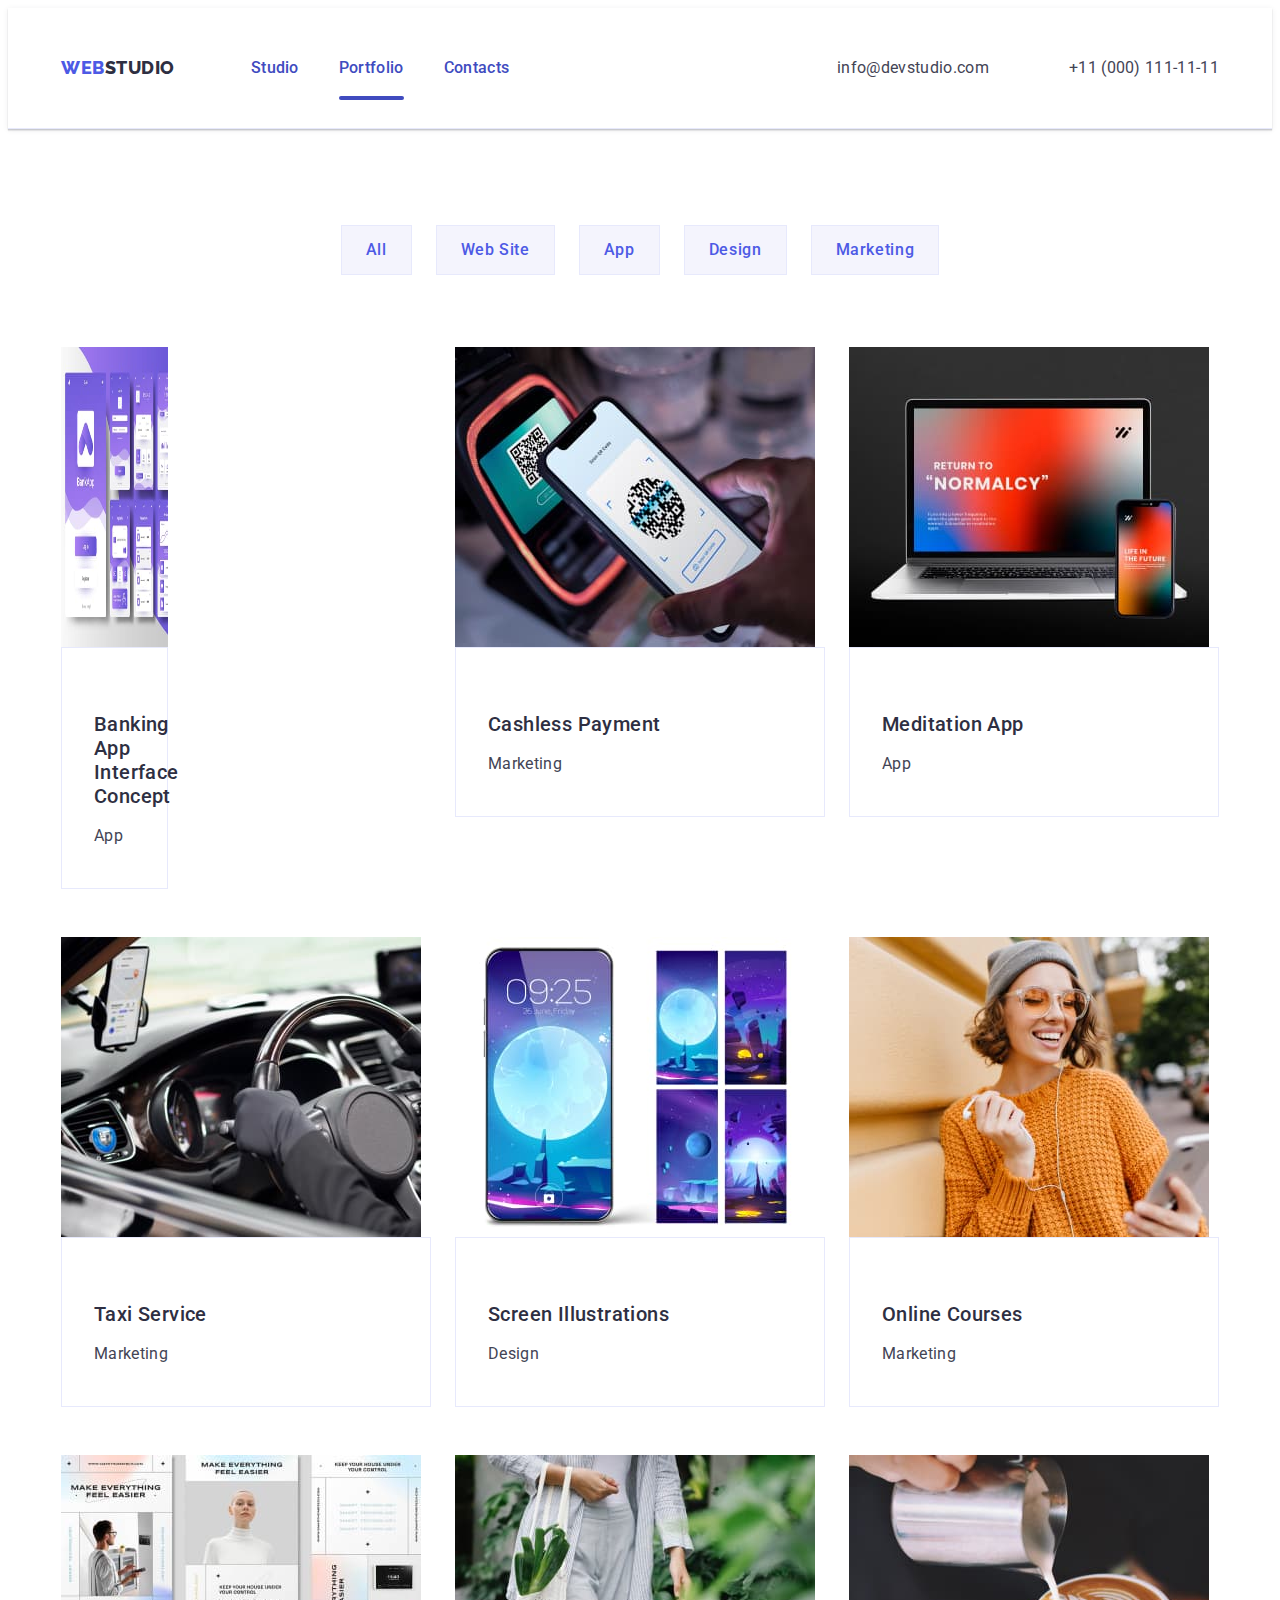
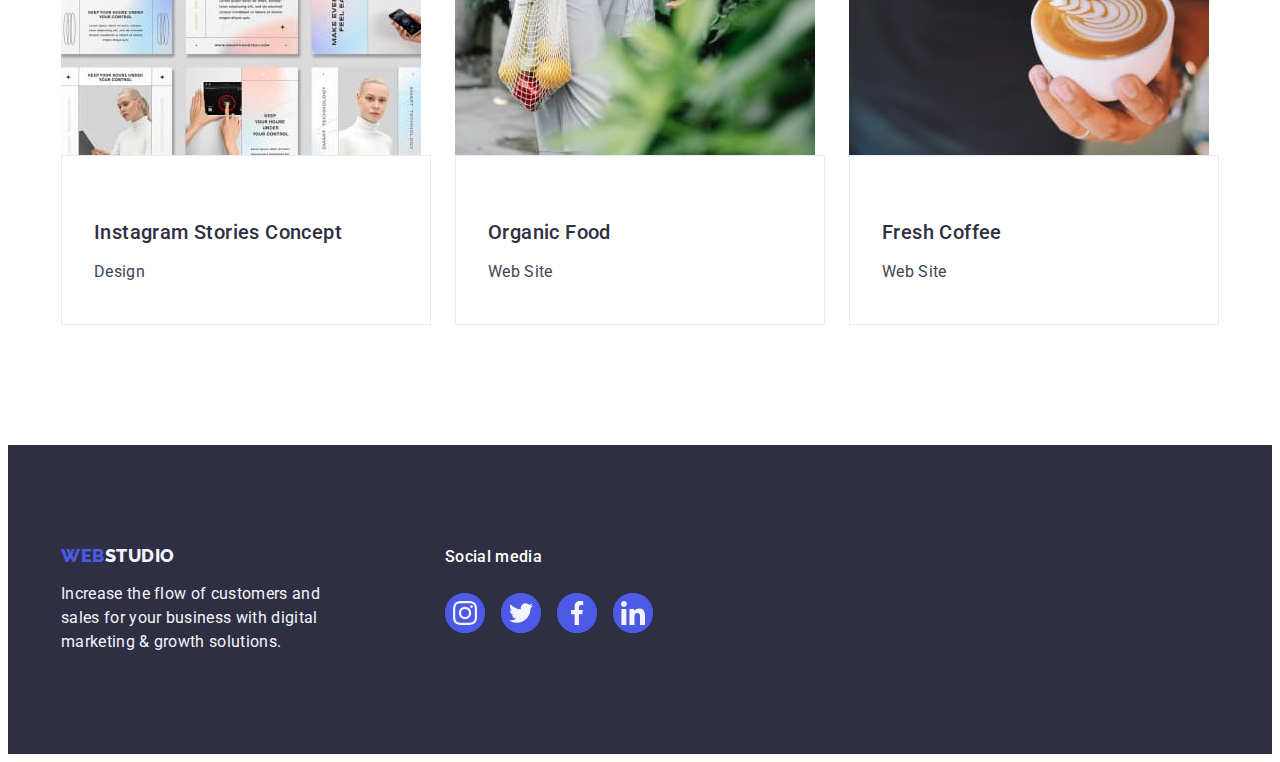
==== commit 01833d1c: "summari-7" ====
--- a/portfolio.html
+++ b/portfolio.html
@@ -149,9 +149,9 @@
                     <h2 class="directions-subtitle section-subtitle">Online Courses</h2>
                         <p class="directions-text sektion-text">Marketing</p>
                         </div>
-                        </a>
-                        
-            </li>
+                        </a>          
+            </li>
+            <li class="directions-item">
             <a class="directions-item-jpg link" href="">
                 <div class="directions-card-wrapper">
                     <img src="./images/img13.jpg" alt="banking app" width="360" height="300" class="directions-item-img">
@@ -166,8 +166,8 @@
                         <p class="directions-text sektion-text">Design</p>
                         </div>
                         </a>
-                        
-            </li>
+                        </li>
+            
             <li class="directions-item">
             <a class="directions-item-jpg link" href="">
                 <div class="directions-card-wrapper">
--- a/css/styles.css
+++ b/css/styles.css
@@ -325,7 +325,7 @@
 }
 .employees {
     padding: 32px 16px;
-    /* padding: 32px 0; */
+    padding: 32px 0;
 }
 
 .team-list-icon {
@@ -365,7 +365,7 @@
 align-items: center;
 justify-content: center;
 margin-top: 8px;
-transition: color var(--transition);
+transition: background-color var(--transition);
 }
 .team-soc:is(:hover, :focus) {
     background-color: #404BBF;
@@ -405,7 +405,11 @@
         background: #F4F4FD;
         padding: 12px 24px;
         border: 1px solid #e7e9fc;
-        transition: color  var(--transition);
+        transition: color  var(--transition),
+        background-color var(--transition),
+        border-color var(--transition),
+        box-shadow var(--transition),
+
 }
 .location-btn:is(:hover, :focus) {
 color: #FFFFFF;
@@ -426,30 +430,30 @@
 row-gap: 48px;
 
 }
-.directions-item {
-width: calc((100% - 48px) / 3);
-}
+
 .directions-item-jpg {
 display: block;
 transition: box-shadow var(--transition);
 transform: translateY(0%);
 }
+
+.directions-item {
+    width: calc((100% - 48px) / 3);
+    display: block;
+    transition: box-shadow var(--transition)
+}
 .directions-item:is(:hover, :focus) {
 box-shadow: 0px 1px 6px rgba(46, 47, 66, 0.08),
     0px 1px 1px rgba(46, 47, 66, 0.16),
     0px 2px 1px rgba(46, 47, 66, 0.08);
-/* transform: translateY(0%); */
+transform: translateY(0%);
 }
 .directions-img {
-  /* display: flex; */
-        /* flex-wrap: wrap; */
         column-gap: 24px;
             row-gap: 48px;
          gap: 48px 24px;
     padding: 32px 16px;
     border: 1px solid #e7e9fc;
-    
-     
 }
 .directions-subtitle {
     padding: 32px 0 8px 16px;
@@ -538,7 +542,8 @@
     width: 100%;
         height: 100%; 
         border-radius: 4px;
-        transition: border-color var(--transition)
+        transition: border-color var(--transition),
+         color var(--transition);
 }
  .customers-soc:hover,
 .customers-soc:focus {
@@ -587,9 +592,9 @@
 .finish-text-soc {
     display: flex;
      margin: auto 0; 
-    gap: 24px;
-        color: #FFFFFF;
-        padding-bottom: 16px;
+    gap: 24px;    
+    color: #FFFFFF;
+margin-bottom: 16px;
         font-weight: 500;
 }
 .finish-soc {
@@ -600,6 +605,7 @@
 display: flex;
 align-items: center;
 justify-content: center;
+transition: background-color var(--transition);
 }
 .finish-soc:is(:hover, :focus) {
 background-color: #31d0aa;
@@ -668,7 +674,8 @@
     border-radius: 50%;
     background-color: transparent;
     cursor: pointer;
-    transition: background-color var(--transition);
+    transition: background-color var(--transition),
+    border var(--transition);
 display: flex;
 align-items: center;
 justify-content: center;
@@ -691,8 +698,8 @@
 transform: translate(-50%, -50%) scaleY(0);
 }
 .backdrop-icon {
-width: 8px;
-height: 8px;
+width: 8;
+height: 8;
 transition: fill var(--transition)
 }
 
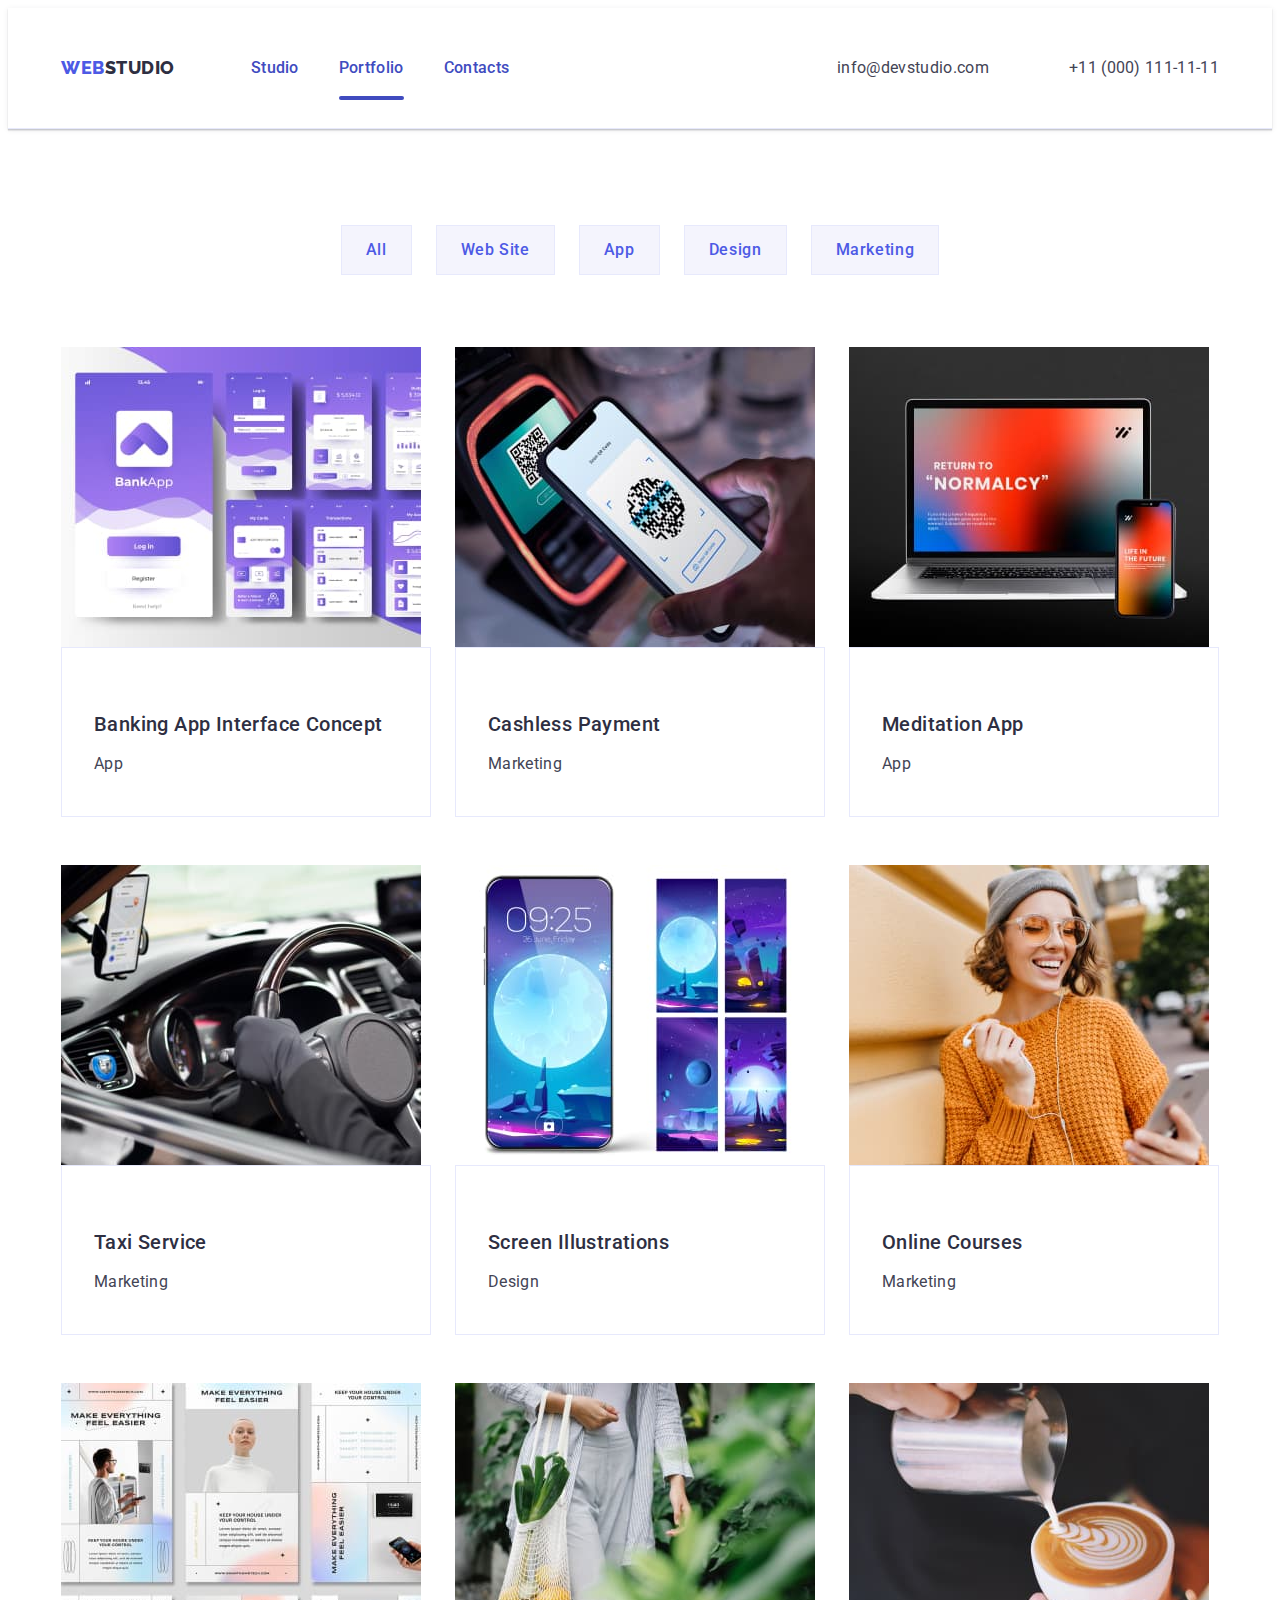
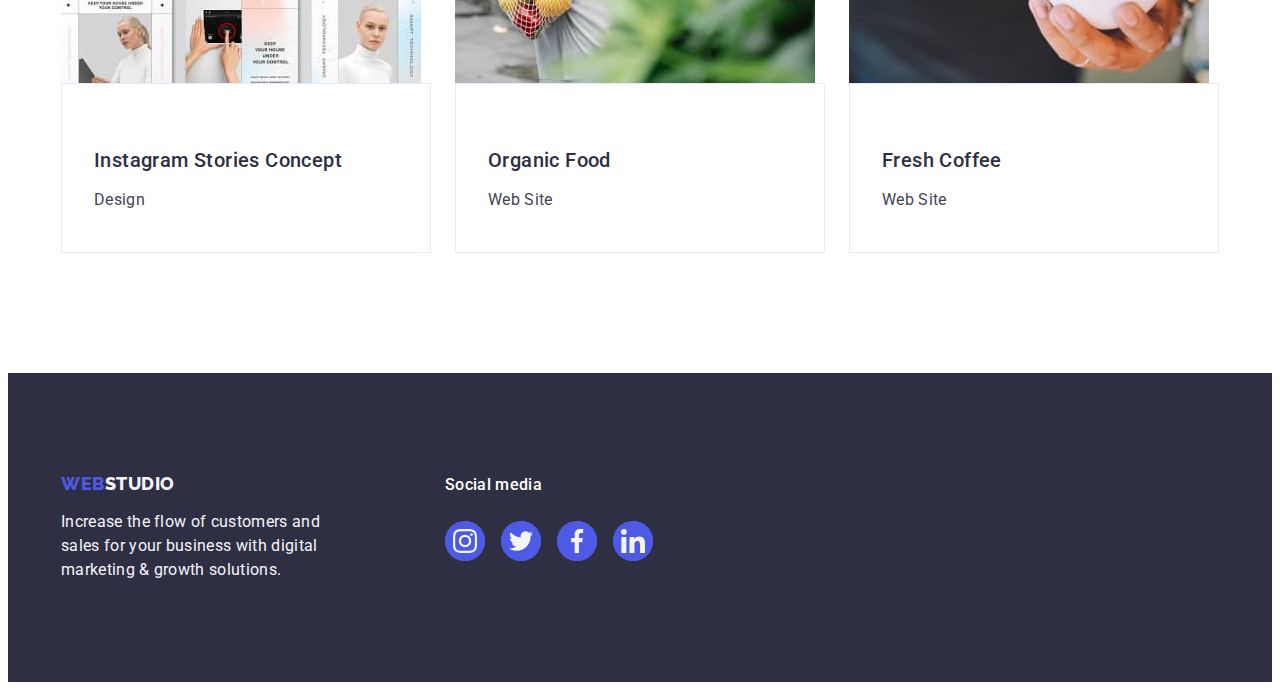
==== commit 3d0ac5a4: "summari-8" ====
--- a/portfolio.html
+++ b/portfolio.html
@@ -53,7 +53,7 @@
         <ul class="directions-list list">
             
             <li class="directions-item">
-                <a class="directions-item link" href="" >
+                <a class="directions-item-jpg link" href="" >
                     <div class="directions-card-wrapper">
                     <img src="./images/img7.jpg" alt="banking app" width="360" height="300" class="directions-item-img">
                     <p class="overlay">
--- a/css/styles.css
+++ b/css/styles.css
@@ -439,10 +439,10 @@
 
 .directions-item {
     width: calc((100% - 48px) / 3);
-    display: block;
-    transition: box-shadow var(--transition)
-}
-.directions-item:is(:hover, :focus) {
+    /* display: block; */
+    /* transition: box-shadow var(--transition) */
+}
+.directions-item-jpg:is(:hover, :focus) {
 box-shadow: 0px 1px 6px rgba(46, 47, 66, 0.08),
     0px 1px 1px rgba(46, 47, 66, 0.16),
     0px 2px 1px rgba(46, 47, 66, 0.08);
@@ -485,6 +485,7 @@
 .directions-card-wrapper {
     position: relative;
     overflow: hidden;
+    /* transform: translateY(0%); */
 }
 
 .directions-card-wrapper:hover .overlay {
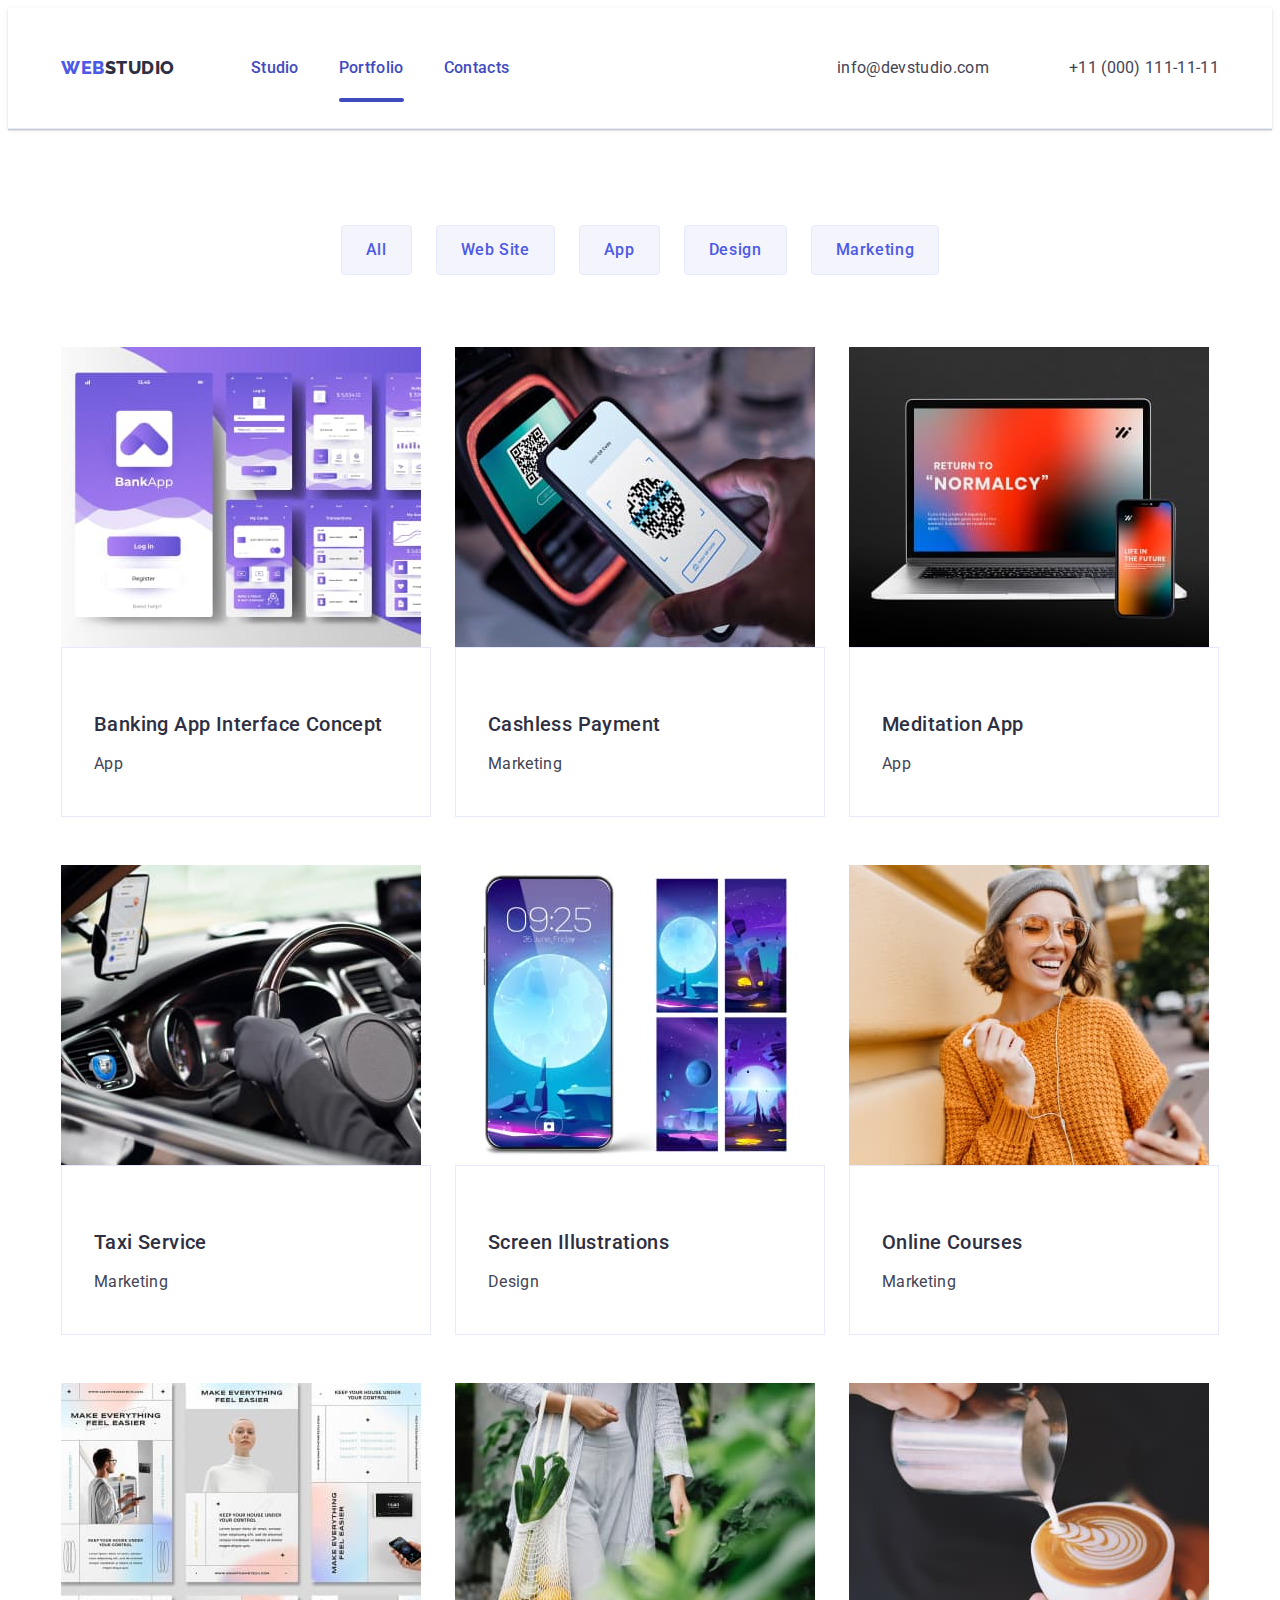
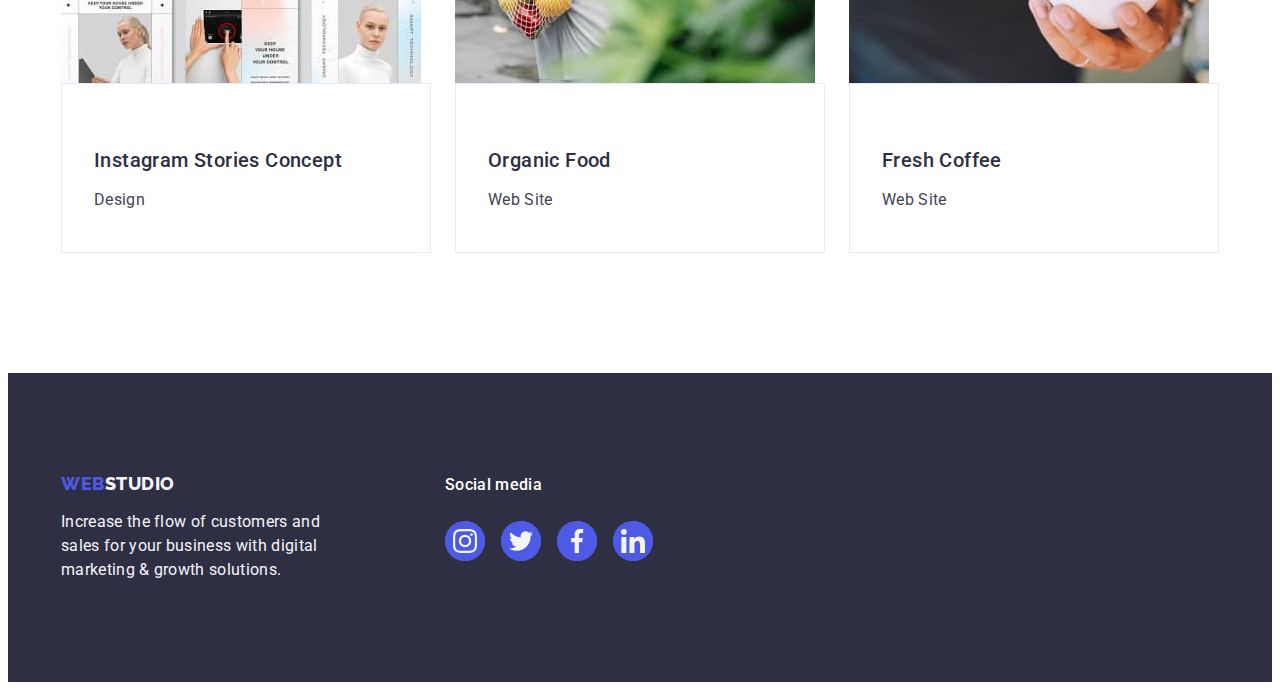
==== commit 6b734e91: "summari-10" ====
--- a/portfolio.html
+++ b/portfolio.html
@@ -102,7 +102,7 @@
                         </a>              
             </li>
             <li class="directions-item">
-            <a class="directions-item-jpd link" href="">
+            <a class="directions-item-jpg link" href="">
                 <div class="directions-card-wrapper">
                     <img src="./images/img10.jpg" alt="banking app" width="360" height="300" class="directions-item-img">
                     <p class="overlay">
--- a/css/styles.css
+++ b/css/styles.css
@@ -131,6 +131,7 @@
     color: #404bbf;
     padding: 24px 0;
     transition: color var(--transition);
+
 }
 
 .header-menu-link:is(:hover, :focus) {
@@ -154,7 +155,7 @@
 position: absolute;
 border-radius: 2px;
 left: 0;
-bottom: 1px;
+bottom: -1px;
 width: 100%;
 height: 4px;
 background-color: #404bbf;
@@ -404,18 +405,19 @@
         cursor: pointer;
         background: #F4F4FD;
         padding: 12px 24px;
+        border-radius: 4px;
         border: 1px solid #e7e9fc;
         transition: color  var(--transition),
         background-color var(--transition),
         border-color var(--transition),
-        box-shadow var(--transition),
+        box-shadow var(--transition);
 
 }
 .location-btn:is(:hover, :focus) {
 color: #FFFFFF;
 background-color: #404BBF;
 border: 1px solid transparent;
-border-radius: 4px;
+
 box-shadow: 0px 3px 1px rgba(0, 0, 0, 0.1),
     0px 2px 1px rgba(0, 0, 0, 0.08),
     0px 2px 2px rgba(0, 0, 0, 0.12);
@@ -430,23 +432,43 @@
 row-gap: 48px;
 
 }
-
+.directions-item {
+    width: calc((100% - 48px) / 3);
+}
 .directions-item-jpg {
 display: block;
 transition: box-shadow var(--transition);
 transform: translateY(0%);
 }
 
-.directions-item {
-    width: calc((100% - 48px) / 3);
-    /* display: block; */
-    /* transition: box-shadow var(--transition) */
-}
-.directions-item-jpg:is(:hover, :focus) {
+.directions-item-jpg:hover {
 box-shadow: 0px 1px 6px rgba(46, 47, 66, 0.08),
-    0px 1px 1px rgba(46, 47, 66, 0.16),
-    0px 2px 1px rgba(46, 47, 66, 0.08);
+        0px 1px 1px rgba(46, 47, 66, 0.16),
+        0px 2px 1px rgba(46, 47, 66, 0.08);
+}
+.directions-item-jpg:focus {
+box-shadow: 0px 1px 6px rgba(46, 47, 66, 0.08),
+        0px 1px 1px rgba(46, 47, 66, 0.16),
+        0px 2px 1px rgba(46, 47, 66, 0.08);
+}
+.directions-item-jpg:hover .overlay,
+.directions-item-jpg:focus .overlay{
 transform: translateY(0%);
+}
+.overlay {
+    position: absolute;
+    font-size: 16px;
+    line-height: 1.50;
+    letter-spacing: 0.02em;
+    color: #F4F4FD;
+    padding: 40px 32px;
+    width: 100%;
+    height: 100%;
+    background-color: #4D5AE5;
+    top: 0;
+    left: 0;
+    transform: translateY(100%);
+    transition: transform var(--transition);
 }
 .directions-img {
         column-gap: 24px;
@@ -467,21 +489,7 @@
 .directions-dekor {
     padding-bottom: 120px;
 }
-.overlay {
-    position: absolute;
-        font-size: 16px;
-        line-height: 1.50;
-        letter-spacing: 0.02em;
-        color: #F4F4FD;
-        padding: 40px 32px;
-        width: 100%;
-        height: 100%;
-                background-color: #4D5AE5;
-                top: 0;
-                left: 0;
-                transform: translateY(100%);
-                transition: transform var(--transition); 
-}
+
 .directions-card-wrapper {
     position: relative;
     overflow: hidden;
@@ -562,7 +570,7 @@
 
 .finish-container {
     display: flex;
-    align-items: baseline,
+    align-items: baseline;
 }
 .finish-logo  {
 display: flex;
@@ -701,6 +709,6 @@
 .backdrop-icon {
 width: 8;
 height: 8;
-transition: fill var(--transition)
-}
-
+transition: fill var(--transition);
+}
+
